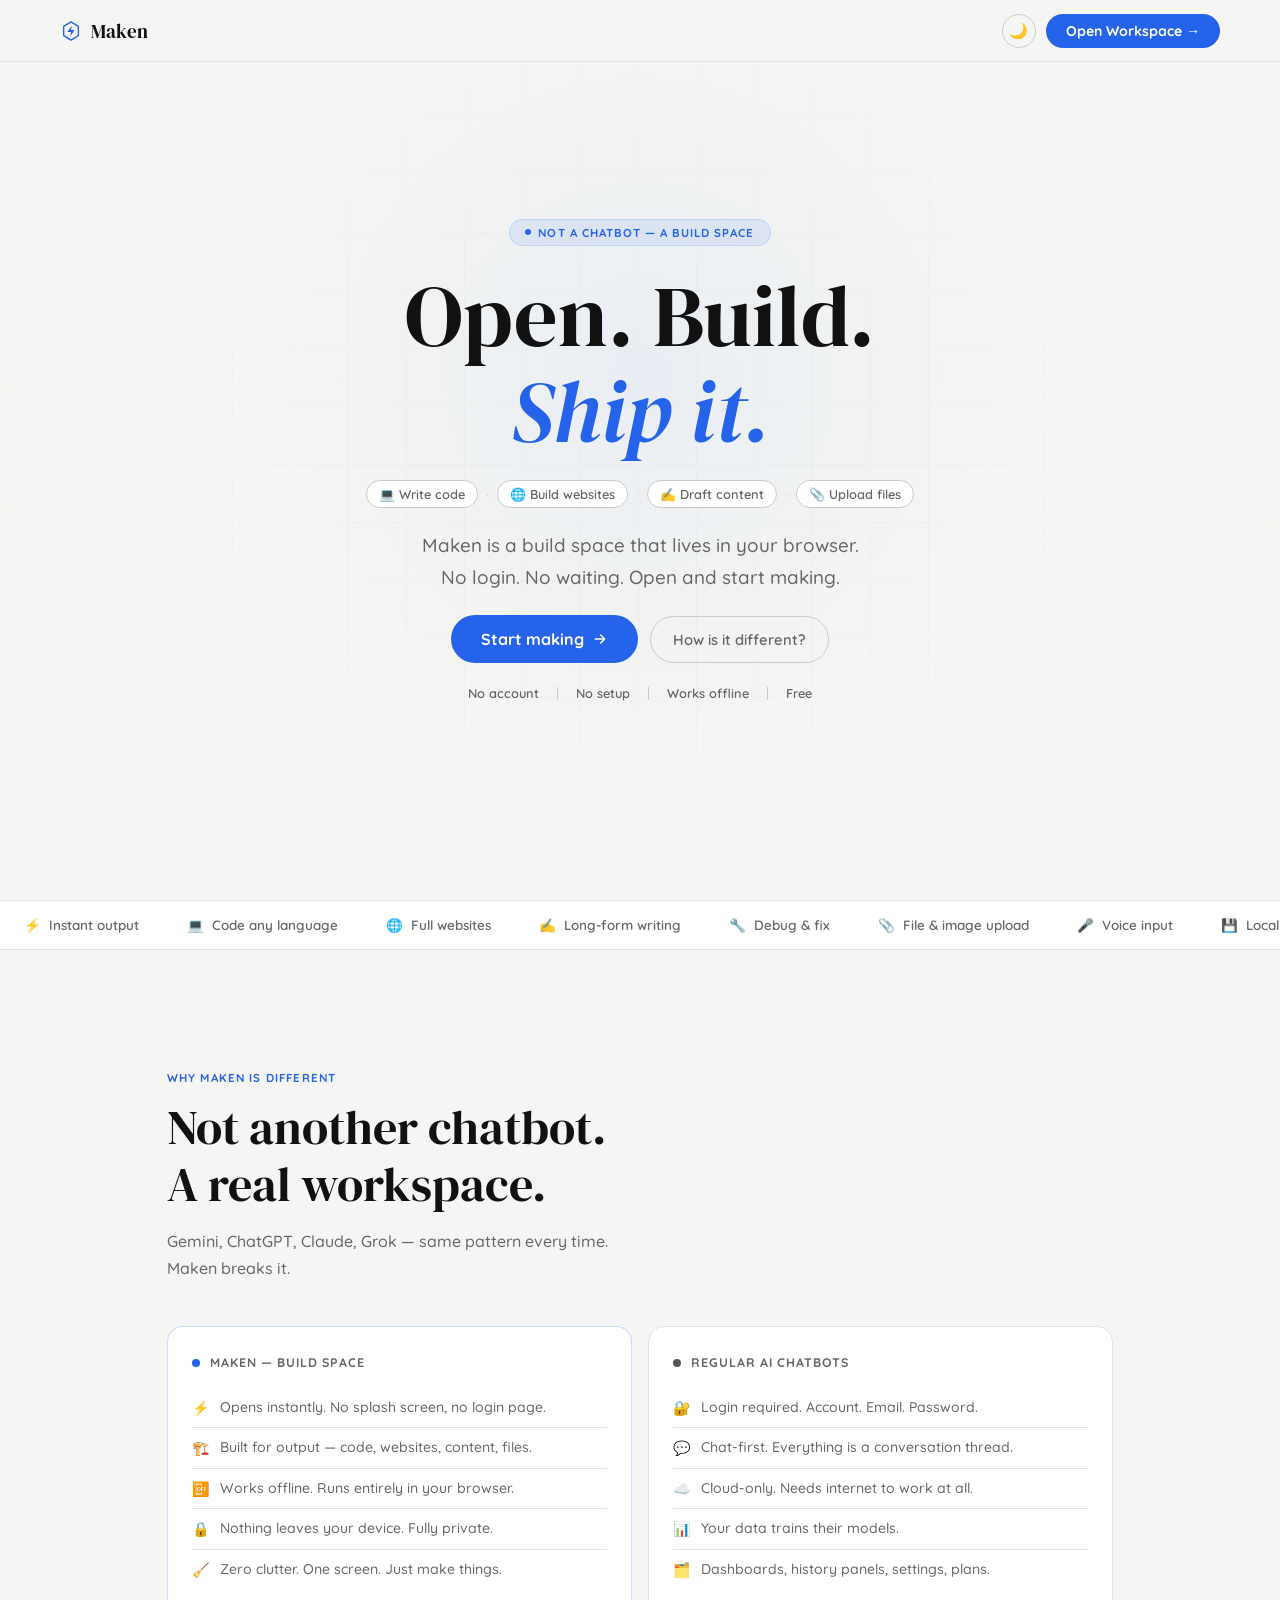
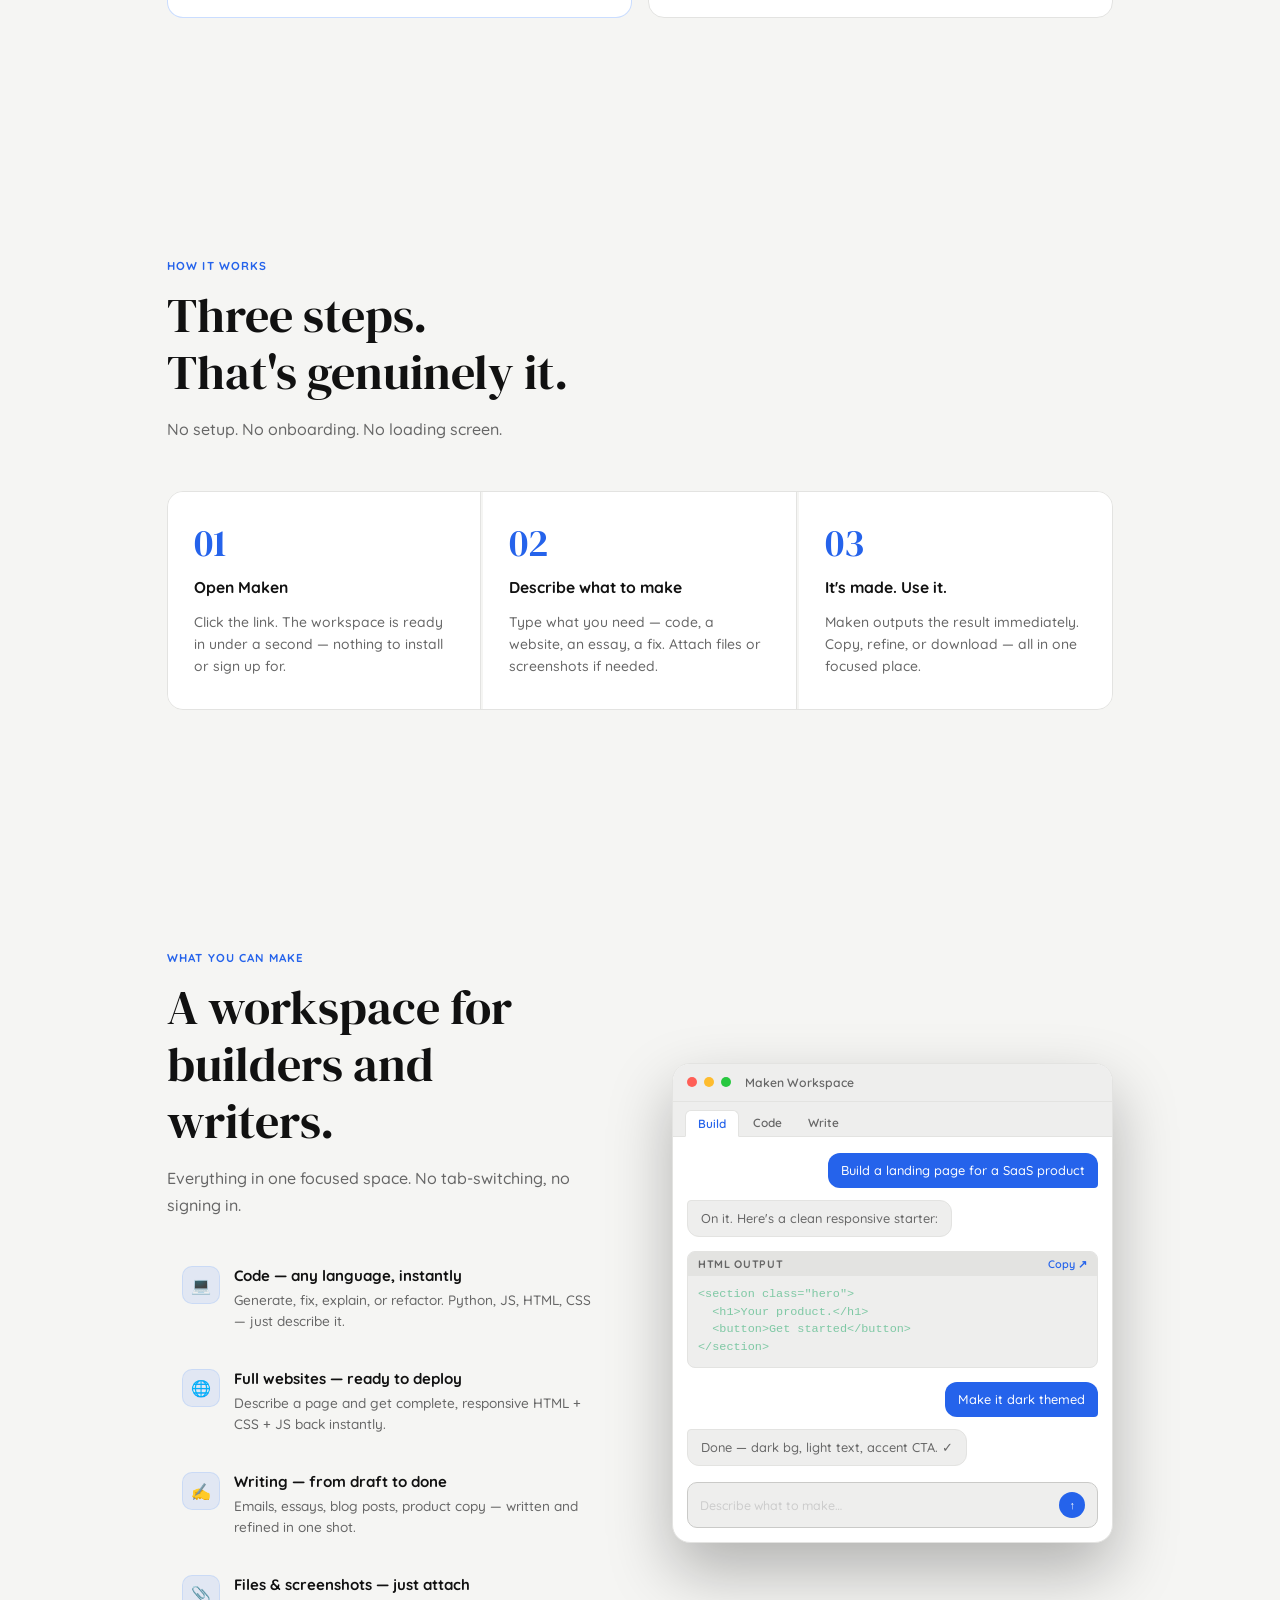
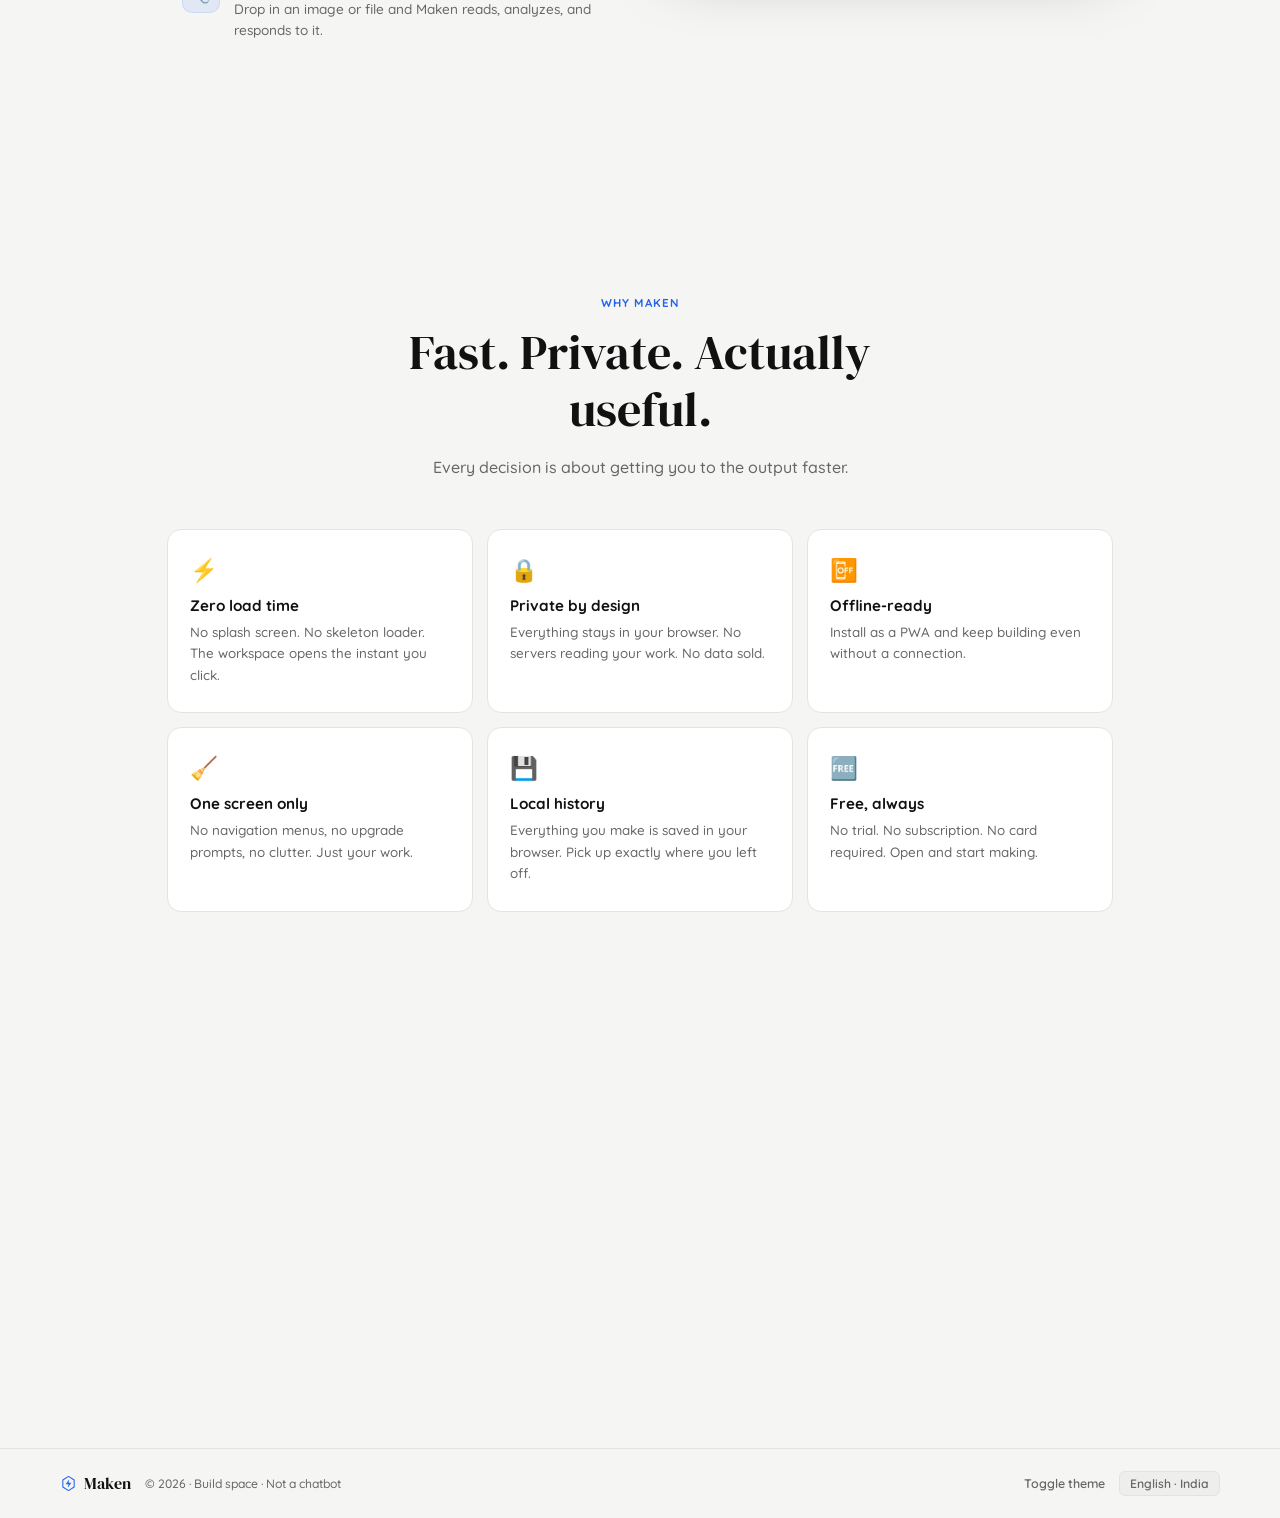
==== index.html @ 2f52b67b "Add files via upload" ====
<!DOCTYPE html>
<html lang="en" data-theme="dark">
<head>
  <meta charset="UTF-8">
  <meta name="viewport" content="width=device-width, initial-scale=1.0">
  <link rel="manifest" href="manifest.json">
  <link rel="icon" type="image/svg+xml" href="favicon.svg">
  <title>Maken — Your Instant Build Space</title>
  <link href="https://fonts.googleapis.com/css2?family=Quicksand:wght@400;500;600;700&family=DM+Serif+Display:ital@0;1&display=swap" rel="stylesheet">
  <script>(function(){var t=localStorage.getItem('makenTheme')||'dark';document.documentElement.setAttribute('data-theme',t);})();</script>
  <style>
    :root,[data-theme="dark"]{
      --bg:#0b0b0b;--surface:#111;--surface2:#161616;
      --border:#1e1e1e;--border2:#2a2a2a;
      --accent:#4f8fff;--accent-dim:rgba(79,143,255,0.11);--accent-glow:rgba(79,143,255,0.22);
      --text:#e8eaf0;--text-2:#888;--text-3:#333;
      --header-bg:rgba(11,11,11,0.78);
      --t:0.22s cubic-bezier(0.4,0,0.2,1);
    }
    [data-theme="light"]{
      --bg:#f5f5f3;--surface:#fff;--surface2:#eeeeed;
      --border:#e3e3e1;--border2:#cacac8;
      --accent:#2563eb;--accent-dim:rgba(37,99,235,0.09);--accent-glow:rgba(37,99,235,0.18);
      --text:#111;--text-2:#666;--text-3:#ccc;
      --header-bg:rgba(245,245,243,0.84);
    }
    *,*::before,*::after{margin:0;padding:0;box-sizing:border-box;}
    html{scroll-behavior:smooth;}
    body{background:var(--bg);color:var(--text);font-family:'Quicksand',sans-serif;-webkit-font-smoothing:antialiased;overflow-x:hidden;transition:background var(--t),color var(--t);}
    a{text-decoration:none;color:inherit;}

    /* HEADER */
    header{position:fixed;top:0;left:0;width:100%;height:62px;display:flex;align-items:center;justify-content:space-between;padding:0 clamp(20px,5vw,60px);background:var(--header-bg);backdrop-filter:blur(18px);border-bottom:1px solid var(--border);z-index:900;transition:background var(--t),border-color var(--t);}
    .logo{display:flex;align-items:center;gap:9px;font-family:'DM Serif Display',serif;font-size:1.2rem;font-weight:400;color:var(--text);cursor:pointer;user-select:none;transition:opacity var(--t);}
    .logo:hover{opacity:0.75;}
    .logo svg{width:22px;height:22px;flex-shrink:0;color:var(--accent);}
    .header-right{display:flex;align-items:center;gap:10px;}
    .theme-btn{background:none;border:1px solid var(--border2);color:var(--text-2);width:34px;height:34px;border-radius:50%;cursor:pointer;display:flex;align-items:center;justify-content:center;transition:all var(--t);font-size:15px;}
    .theme-btn:hover{background:var(--surface2);color:var(--text);}
    .header-cta{background:var(--accent);color:#fff;border:none;padding:8px 20px;border-radius:99px;font-family:'Quicksand',sans-serif;font-weight:700;font-size:0.88rem;cursor:pointer;transition:all var(--t);}
    .header-cta:hover{background:#6fa3ff;transform:translateY(-1px);box-shadow:0 6px 20px var(--accent-glow);}

    /* HERO */
    .hero{min-height:100dvh;display:flex;flex-direction:column;align-items:center;justify-content:center;text-align:center;padding:80px clamp(20px,6vw,80px) 60px;position:relative;overflow:hidden;}
    .hero::before{content:'';position:absolute;top:50%;left:50%;width:750px;height:750px;transform:translate(-50%,-60%);background:radial-gradient(circle,rgba(79,143,255,0.07) 0%,transparent 68%);pointer-events:none;}
    .hero::after{content:'';position:absolute;inset:0;background-image:linear-gradient(var(--border) 1px,transparent 1px),linear-gradient(90deg,var(--border) 1px,transparent 1px);background-size:58px 58px;mask-image:radial-gradient(ellipse 70% 70% at 50% 50%,black 30%,transparent 100%);opacity:0.3;pointer-events:none;}
    .hero-inner{position:relative;z-index:1;display:flex;flex-direction:column;align-items:center;gap:22px;}
    .hero-badge{display:inline-flex;align-items:center;gap:7px;background:var(--accent-dim);border:1px solid rgba(79,143,255,0.2);color:var(--accent);padding:5px 15px;border-radius:99px;font-size:0.72rem;font-weight:700;letter-spacing:0.09em;text-transform:uppercase;animation:fadeUp 0.7s 0.08s both;}
    .badge-dot{width:6px;height:6px;background:var(--accent);border-radius:50%;animation:blink 2s ease infinite;}
    @keyframes blink{0%,100%{opacity:1;}50%{opacity:0.2;}}
    .hero h1{font-family:'DM Serif Display',serif;font-size:clamp(2.8rem,7.5vw,5.4rem);font-weight:400;line-height:1.1;color:var(--text);max-width:720px;animation:fadeUp 0.7s 0.16s both;}
    .hero h1 em{font-style:italic;color:var(--accent);}
    .hero-kicker{display:flex;align-items:center;gap:8px;flex-wrap:wrap;justify-content:center;animation:fadeUp 0.7s 0.24s both;}
    .kicker-pill{display:inline-flex;align-items:center;gap:5px;background:var(--surface);border:1px solid var(--border2);color:var(--text-2);padding:5px 12px;border-radius:99px;font-size:0.8rem;font-weight:600;}
    .kicker-sep{color:var(--text-3);font-size:0.8rem;}
    .hero-sub{font-size:clamp(1rem,2.5vw,1.18rem);color:var(--text-2);line-height:1.68;max-width:460px;font-weight:500;animation:fadeUp 0.7s 0.3s both;}
    .hero-actions{display:flex;align-items:center;gap:12px;flex-wrap:wrap;justify-content:center;animation:fadeUp 0.7s 0.38s both;}
    .btn-primary{display:inline-flex;align-items:center;gap:8px;background:var(--accent);color:#fff;border:none;padding:14px 30px;border-radius:99px;font-family:'Quicksand',sans-serif;font-size:1rem;font-weight:700;cursor:pointer;transition:all var(--t);}
    .btn-primary:hover{background:#6fa3ff;transform:translateY(-2px);box-shadow:0 12px 32px var(--accent-glow);}
    .btn-primary svg{transition:transform var(--t);}
    .btn-primary:hover svg{transform:translateX(4px);}
    .btn-ghost{display:inline-flex;align-items:center;gap:6px;background:none;color:var(--text-2);border:1px solid var(--border2);padding:13px 22px;border-radius:99px;font-family:'Quicksand',sans-serif;font-size:0.92rem;font-weight:600;cursor:pointer;transition:all var(--t);}
    .btn-ghost:hover{background:var(--surface2);color:var(--text);}
    .hero-proof{display:flex;align-items:center;gap:18px;flex-wrap:wrap;justify-content:center;color:var(--text-2);font-size:0.8rem;font-weight:600;animation:fadeUp 0.7s 0.44s both;}
    .proof-sep{width:1px;height:13px;background:var(--border2);}

    /* SCROLLING STRIP */
    .diff-strip{border-top:1px solid var(--border);border-bottom:1px solid var(--border);background:var(--surface);padding:0 0;overflow:hidden;}
    .diff-track{display:flex;gap:48px;animation:marquee 28s linear infinite;width:max-content;padding:16px 24px;}
    .diff-strip:hover .diff-track{animation-play-state:paused;}
    @keyframes marquee{from{transform:translateX(0);}to{transform:translateX(-50%);}}
    .diff-item{display:flex;align-items:center;gap:8px;font-size:0.84rem;font-weight:600;color:var(--text-2);white-space:nowrap;}
    .diff-item .di{color:var(--accent);}

    /* SECTIONS */
    .section-wrap{padding:clamp(70px,10vw,120px) clamp(20px,6vw,80px);max-width:1100px;margin:0 auto;width:100%;}
    .section-label{display:block;font-size:0.72rem;font-weight:700;letter-spacing:0.1em;text-transform:uppercase;color:var(--accent);margin-bottom:14px;}
    .section-title{font-family:'DM Serif Display',serif;font-size:clamp(1.9rem,4.5vw,3rem);font-weight:400;line-height:1.18;color:var(--text);max-width:580px;margin-bottom:16px;}
    .section-sub{font-size:1rem;color:var(--text-2);line-height:1.68;max-width:480px;font-weight:500;}

    /* COMPARE */
    .compare-grid{display:grid;grid-template-columns:1fr 1fr;gap:16px;margin-top:44px;}
    .compare-card{background:var(--surface);border:1px solid var(--border);border-radius:16px;padding:28px 24px;transition:all var(--t);}
    .compare-card.us{border-color:rgba(79,143,255,0.3);}
    .compare-card.them{opacity:0.52;}
    .compare-head{display:flex;align-items:center;gap:10px;font-size:0.78rem;font-weight:700;text-transform:uppercase;letter-spacing:0.08em;margin-bottom:18px;color:var(--text-2);}
    .compare-head .dot{width:8px;height:8px;border-radius:50%;}
    .compare-head .dot.us{background:var(--accent);}
    .compare-head .dot.them{background:#555;}
    .compare-row{display:flex;align-items:flex-start;gap:10px;padding:9px 0;border-bottom:1px solid var(--border);font-size:0.88rem;color:var(--text-2);font-weight:500;line-height:1.45;}
    .compare-row:last-child{border-bottom:none;}
    .cr-icon{flex-shrink:0;margin-top:1px;}

    /* STEPS */
    .steps-grid{display:grid;grid-template-columns:repeat(3,1fr);gap:2px;margin-top:48px;border:1px solid var(--border);border-radius:16px;overflow:hidden;}
    .step-card{background:var(--surface);padding:32px 26px;display:flex;flex-direction:column;gap:14px;transition:background var(--t);}
    .step-card:not(:last-child){border-right:1px solid var(--border);}
    .step-card:hover{background:var(--surface2);}
    .step-num{font-family:'DM Serif Display',serif;font-size:2.4rem;color:var(--accent);font-weight:400;line-height:1;}
    .step-title{font-size:0.98rem;font-weight:700;color:var(--text);}
    .step-desc{font-size:0.87rem;color:var(--text-2);line-height:1.6;font-weight:500;}

    /* FEATURES */
    .features-section{display:grid;grid-template-columns:1fr 1fr;gap:64px;align-items:center;}
    .features-list{display:flex;flex-direction:column;gap:8px;margin-top:32px;}
    .feature-row{display:flex;align-items:flex-start;gap:14px;padding:14px;border-radius:12px;border:1px solid transparent;transition:all var(--t);cursor:default;}
    .feature-row:hover{background:var(--surface);border-color:var(--border);}
    .feature-icon{width:38px;height:38px;background:var(--accent-dim);border:1px solid rgba(79,143,255,0.16);border-radius:10px;display:flex;align-items:center;justify-content:center;font-size:1rem;flex-shrink:0;transition:transform var(--t);}
    .feature-row:hover .feature-icon{transform:scale(1.1);}
    .feature-text h4{font-size:0.94rem;font-weight:700;color:var(--text);margin-bottom:4px;}
    .feature-text p{font-size:0.85rem;color:var(--text-2);line-height:1.55;font-weight:500;}

    /* MOCK */
    .mock-workspace{background:var(--surface);border:1px solid var(--border);border-radius:18px;overflow:hidden;box-shadow:0 28px 64px rgba(0,0,0,0.28);}
    .mock-titlebar{background:var(--surface2);border-bottom:1px solid var(--border);padding:11px 14px;display:flex;align-items:center;gap:7px;}
    .mock-dot{width:10px;height:10px;border-radius:50%;}
    .mock-dot.r{background:#ff5f57;}.mock-dot.y{background:#febc2e;}.mock-dot.g{background:#28c840;}
    .mock-title{margin-left:7px;font-size:0.76rem;font-weight:600;color:var(--text-2);}
    .mock-tabs{display:flex;gap:2px;padding:8px 12px 0;background:var(--surface2);border-bottom:1px solid var(--border);}
    .mock-tab{padding:5px 12px;border-radius:6px 6px 0 0;font-size:0.74rem;font-weight:600;color:var(--text-2);cursor:default;}
    .mock-tab.active{background:var(--surface);color:var(--accent);border:1px solid var(--border);border-bottom:1px solid var(--surface);margin-bottom:-1px;}
    .mock-body{padding:16px 14px;display:flex;flex-direction:column;gap:12px;}
    .mock-msg{display:flex;gap:9px;}
    .mock-msg.user{justify-content:flex-end;}
    .mock-bubble{padding:8px 13px;border-radius:12px;font-size:0.8rem;line-height:1.5;font-weight:500;max-width:82%;}
    .mock-bubble.ai{background:var(--surface2);border:1px solid var(--border);color:var(--text-2);border-radius:4px 12px 12px 12px;}
    .mock-bubble.user-b{background:var(--accent);color:#fff;border-radius:12px 12px 4px 12px;}
    .mock-output{margin:2px 0;background:var(--surface2);border:1px solid var(--border);border-radius:8px;overflow:hidden;}
    .mock-output-bar{background:var(--border);padding:5px 10px;display:flex;justify-content:space-between;align-items:center;}
    .mock-output-label{font-size:0.68rem;font-weight:700;text-transform:uppercase;letter-spacing:0.06em;color:var(--text-2);}
    .mock-copy{font-size:0.68rem;color:var(--accent);font-weight:600;}
    .mock-code{padding:10px;font-family:'Courier New',monospace;font-size:0.74rem;color:#7ec8a4;line-height:1.5;}
    .mock-input-bar{margin:0 14px 14px;background:var(--surface2);border:1px solid var(--border2);border-radius:10px;padding:9px 12px;display:flex;align-items:center;justify-content:space-between;}
    .mock-placeholder{font-size:0.78rem;color:var(--text-3);font-weight:500;}
    .mock-send{width:26px;height:26px;background:var(--accent);border-radius:50%;display:flex;align-items:center;justify-content:center;color:#fff;font-size:11px;}

    /* WHY */
    .why-section{text-align:center;}
    .why-section .section-title,.why-section .section-sub{margin-left:auto;margin-right:auto;}
    .why-grid{display:grid;grid-template-columns:repeat(3,1fr);gap:14px;margin-top:48px;}
    .why-card{background:var(--surface);border:1px solid var(--border);border-radius:14px;padding:26px 22px;text-align:left;transition:all var(--t);cursor:default;}
    .why-card:hover{border-color:var(--border2);transform:translateY(-3px);box-shadow:0 12px 32px rgba(0,0,0,0.12);}
    .why-icon{font-size:1.4rem;margin-bottom:12px;}
    .why-card h4{font-size:0.95rem;font-weight:700;color:var(--text);margin-bottom:7px;}
    .why-card p{font-size:0.84rem;color:var(--text-2);line-height:1.6;font-weight:500;}

    /* CTA */
    .cta-banner{margin:0 clamp(20px,4vw,60px) 80px;background:var(--surface);border:1px solid var(--border);border-radius:20px;padding:clamp(50px,7vw,80px) clamp(30px,5vw,60px);text-align:center;position:relative;overflow:hidden;}
    .cta-banner::before{content:'';position:absolute;top:0;left:50%;width:420px;height:2px;transform:translateX(-50%);background:linear-gradient(90deg,transparent,var(--accent),transparent);}
    .cta-banner h2{font-family:'DM Serif Display',serif;font-size:clamp(1.9rem,4.5vw,3rem);font-weight:400;color:var(--text);margin-bottom:12px;}
    .cta-banner p{font-size:1rem;color:var(--text-2);margin-bottom:28px;font-weight:500;}

    /* FOOTER */
    footer{border-top:1px solid var(--border);padding:22px clamp(20px,5vw,60px);display:flex;align-items:center;justify-content:space-between;flex-wrap:wrap;gap:12px;}
    .footer-left{display:flex;align-items:center;gap:14px;flex-wrap:wrap;}
    .footer-logo{display:flex;align-items:center;gap:7px;font-family:'DM Serif Display',serif;font-size:1rem;font-weight:400;color:var(--text);}
    .footer-logo svg{width:17px;height:17px;color:var(--accent);}
    .footer-copy{font-size:0.76rem;color:var(--text-2);font-weight:500;}
    .footer-right{display:flex;align-items:center;gap:14px;}
    .footer-link{font-size:0.78rem;color:var(--text-2);font-weight:600;cursor:pointer;transition:color var(--t);}
    .footer-link:hover{color:var(--text);}
    .lang-tag{font-size:0.76rem;color:var(--text-2);font-weight:600;background:var(--surface2);border:1px solid var(--border);padding:4px 10px;border-radius:6px;}

    /* REVEAL */
    .reveal{opacity:0;transform:translateY(20px);transition:opacity 0.5s ease,transform 0.5s ease;}
    .reveal.visible{opacity:1;transform:translateY(0);}
    @keyframes fadeUp{from{opacity:0;transform:translateY(16px);}to{opacity:1;transform:translateY(0);}}

    /* RESPONSIVE */
    @media(max-width:768px){
      .steps-grid{grid-template-columns:1fr;}
      .step-card:not(:last-child){border-right:none;border-bottom:1px solid var(--border);}
      .features-section{grid-template-columns:1fr;gap:40px;}
      .mock-workspace{order:-1;}
      .why-grid{grid-template-columns:1fr;gap:10px;}
      .compare-grid{grid-template-columns:1fr;gap:12px;}
      footer{flex-direction:column;align-items:flex-start;}
      .cta-banner{margin:0 16px 60px;}
      .hero h1{font-size:clamp(2.2rem,8vw,3.2rem);}
      .hero-kicker{gap:6px;}
    }
    @media(min-width:769px) and (max-width:1024px){
      .why-grid{grid-template-columns:1fr 1fr;}
      .steps-grid{grid-template-columns:1fr 1fr;}
    }
    ::-webkit-scrollbar{width:4px;}
    ::-webkit-scrollbar-track{background:transparent;}
    ::-webkit-scrollbar-thumb{background:var(--border2);border-radius:99px;}
  </style>
</head>
<body>

<header>
  <div class="logo" id="logoToggle">
    <svg viewBox="0 0 24 24" fill="none">
      <path d="M12 2L20 7V17L12 22L4 17V7L12 2Z" stroke="currentColor" stroke-width="1.5" stroke-linejoin="round"/>
      <path d="M13 6L8 13H12L11 18L16 11H12L13 6Z" fill="currentColor"/>
    </svg>
    Maken
  </div>
  <div class="header-right">
    <button class="theme-btn" id="themeBtn" title="Toggle theme">🌙</button>
    <a href="dashboard.html"><button class="header-cta">Open Workspace →</button></a>
  </div>
</header>

<!-- HERO -->
<div class="hero">
  <div class="hero-inner">
    <div class="hero-badge"><span class="badge-dot"></span> Not a chatbot — a build space</div>
    <h1>Open. Build.<br><em>Ship it.</em></h1>
    <div class="hero-kicker">
      <span class="kicker-pill">💻 Write code</span>
      <span class="kicker-sep">·</span>
      <span class="kicker-pill">🌐 Build websites</span>
      <span class="kicker-sep">·</span>
      <span class="kicker-pill">✍️ Draft content</span>
      <span class="kicker-sep">·</span>
      <span class="kicker-pill">📎 Upload files</span>
    </div>
    <p class="hero-sub">Maken is a build space that lives in your browser.<br>No login. No waiting. Open and start making.</p>
    <div class="hero-actions">
      <a href="dashboard.html">
        <button class="btn-primary">Start making <svg viewBox="0 0 24 24" width="16" height="16" fill="none"><path d="M5 12h14M13 6l6 6-6 6" stroke="currentColor" stroke-width="2.2" stroke-linecap="round" stroke-linejoin="round"/></svg></button>
      </a>
      <a href="#different"><button class="btn-ghost">How is it different?</button></a>
    </div>
    <div class="hero-proof">
      <span>No account</span><div class="proof-sep"></div>
      <span>No setup</span><div class="proof-sep"></div>
      <span>Works offline</span><div class="proof-sep"></div>
      <span>Free</span>
    </div>
  </div>
</div>

<!-- SCROLLING STRIP -->
<div class="diff-strip">
  <div class="diff-track">
    <div class="diff-item"><span class="di">⚡</span> Instant output</div>
    <div class="diff-item"><span class="di">💻</span> Code any language</div>
    <div class="diff-item"><span class="di">🌐</span> Full websites</div>
    <div class="diff-item"><span class="di">✍️</span> Long-form writing</div>
    <div class="diff-item"><span class="di">🔧</span> Debug & fix</div>
    <div class="diff-item"><span class="di">📎</span> File & image upload</div>
    <div class="diff-item"><span class="di">🎤</span> Voice input</div>
    <div class="diff-item"><span class="di">💾</span> Local history</div>
    <div class="diff-item"><span class="di">📴</span> Works offline</div>
    <div class="diff-item"><span class="di">🔒</span> Private by default</div>
    <div class="diff-item"><span class="di">⚡</span> Instant output</div>
    <div class="diff-item"><span class="di">💻</span> Code any language</div>
    <div class="diff-item"><span class="di">🌐</span> Full websites</div>
    <div class="diff-item"><span class="di">✍️</span> Long-form writing</div>
    <div class="diff-item"><span class="di">🔧</span> Debug & fix</div>
    <div class="diff-item"><span class="di">📎</span> File & image upload</div>
    <div class="diff-item"><span class="di">🎤</span> Voice input</div>
    <div class="diff-item"><span class="di">💾</span> Local history</div>
    <div class="diff-item"><span class="di">📴</span> Works offline</div>
    <div class="diff-item"><span class="di">🔒</span> Private by default</div>
  </div>
</div>

<!-- DIFFERENT -->
<div class="section-wrap" id="different">
  <span class="section-label reveal">Why Maken is different</span>
  <h2 class="section-title reveal">Not another chatbot.<br>A real workspace.</h2>
  <p class="section-sub reveal">Gemini, ChatGPT, Claude, Grok — same pattern every time. Maken breaks it.</p>
  <div class="compare-grid">
    <div class="compare-card us reveal">
      <div class="compare-head"><span class="dot us"></span>Maken — build space</div>
      <div class="compare-row"><span class="cr-icon">⚡</span> Opens instantly. No splash screen, no login page.</div>
      <div class="compare-row"><span class="cr-icon">🏗️</span> Built for output — code, websites, content, files.</div>
      <div class="compare-row"><span class="cr-icon">📴</span> Works offline. Runs entirely in your browser.</div>
      <div class="compare-row"><span class="cr-icon">🔒</span> Nothing leaves your device. Fully private.</div>
      <div class="compare-row"><span class="cr-icon">🧹</span> Zero clutter. One screen. Just make things.</div>
    </div>
    <div class="compare-card them reveal">
      <div class="compare-head"><span class="dot them"></span>Regular AI chatbots</div>
      <div class="compare-row"><span class="cr-icon">🔐</span> Login required. Account. Email. Password.</div>
      <div class="compare-row"><span class="cr-icon">💬</span> Chat-first. Everything is a conversation thread.</div>
      <div class="compare-row"><span class="cr-icon">☁️</span> Cloud-only. Needs internet to work at all.</div>
      <div class="compare-row"><span class="cr-icon">📊</span> Your data trains their models.</div>
      <div class="compare-row"><span class="cr-icon">🗂️</span> Dashboards, history panels, settings, plans.</div>
    </div>
  </div>
</div>

<!-- HOW IT WORKS -->
<div class="section-wrap">
  <span class="section-label reveal">How it works</span>
  <h2 class="section-title reveal">Three steps.<br>That's genuinely it.</h2>
  <p class="section-sub reveal">No setup. No onboarding. No loading screen.</p>
  <div class="steps-grid reveal">
    <div class="step-card">
      <div class="step-num">01</div>
      <div class="step-title">Open Maken</div>
      <div class="step-desc">Click the link. The workspace is ready in under a second — nothing to install or sign up for.</div>
    </div>
    <div class="step-card">
      <div class="step-num">02</div>
      <div class="step-title">Describe what to make</div>
      <div class="step-desc">Type what you need — code, a website, an essay, a fix. Attach files or screenshots if needed.</div>
    </div>
    <div class="step-card">
      <div class="step-num">03</div>
      <div class="step-title">It's made. Use it.</div>
      <div class="step-desc">Maken outputs the result immediately. Copy, refine, or download — all in one focused place.</div>
    </div>
  </div>
</div>

<!-- FEATURES + MOCK -->
<div class="section-wrap">
  <div class="features-section">
    <div>
      <span class="section-label reveal">What you can make</span>
      <h2 class="section-title reveal">A workspace for builders and writers.</h2>
      <p class="section-sub reveal">Everything in one focused space. No tab-switching, no signing in.</p>
      <div class="features-list">
        <div class="feature-row reveal">
          <div class="feature-icon">💻</div>
          <div class="feature-text"><h4>Code — any language, instantly</h4><p>Generate, fix, explain, or refactor. Python, JS, HTML, CSS — just describe it.</p></div>
        </div>
        <div class="feature-row reveal">
          <div class="feature-icon">🌐</div>
          <div class="feature-text"><h4>Full websites — ready to deploy</h4><p>Describe a page and get complete, responsive HTML + CSS + JS back instantly.</p></div>
        </div>
        <div class="feature-row reveal">
          <div class="feature-icon">✍️</div>
          <div class="feature-text"><h4>Writing — from draft to done</h4><p>Emails, essays, blog posts, product copy — written and refined in one shot.</p></div>
        </div>
        <div class="feature-row reveal">
          <div class="feature-icon">📎</div>
          <div class="feature-text"><h4>Files & screenshots — just attach</h4><p>Drop in an image or file and Maken reads, analyzes, and responds to it.</p></div>
        </div>
      </div>
    </div>
    <div class="mock-workspace reveal">
      <div class="mock-titlebar">
        <div class="mock-dot r"></div><div class="mock-dot y"></div><div class="mock-dot g"></div>
        <span class="mock-title">Maken Workspace</span>
      </div>
      <div class="mock-tabs">
        <div class="mock-tab active">Build</div>
        <div class="mock-tab">Code</div>
        <div class="mock-tab">Write</div>
      </div>
      <div class="mock-body">
        <div class="mock-msg user"><div class="mock-bubble user-b">Build a landing page for a SaaS product</div></div>
        <div class="mock-msg"><div class="mock-bubble ai">On it. Here's a clean responsive starter:</div></div>
        <div class="mock-output">
          <div class="mock-output-bar"><span class="mock-output-label">HTML output</span><span class="mock-copy">Copy ↗</span></div>
          <div class="mock-code">&lt;section class="hero"&gt;<br>&nbsp;&nbsp;&lt;h1&gt;Your product.&lt;/h1&gt;<br>&nbsp;&nbsp;&lt;button&gt;Get started&lt;/button&gt;<br>&lt;/section&gt;</div>
        </div>
        <div class="mock-msg user"><div class="mock-bubble user-b">Make it dark themed</div></div>
        <div class="mock-msg"><div class="mock-bubble ai">Done — dark bg, light text, accent CTA. ✓</div></div>
      </div>
      <div class="mock-input-bar">
        <span class="mock-placeholder">Describe what to make…</span>
        <div class="mock-send">↑</div>
      </div>
    </div>
  </div>
</div>

<!-- WHY -->
<div class="section-wrap">
  <div class="why-section">
    <span class="section-label reveal">Why Maken</span>
    <h2 class="section-title reveal">Fast. Private. Actually useful.</h2>
    <p class="section-sub reveal">Every decision is about getting you to the output faster.</p>
    <div class="why-grid">
      <div class="why-card reveal"><div class="why-icon">⚡</div><h4>Zero load time</h4><p>No splash screen. No skeleton loader. The workspace opens the instant you click.</p></div>
      <div class="why-card reveal"><div class="why-icon">🔒</div><h4>Private by design</h4><p>Everything stays in your browser. No servers reading your work. No data sold.</p></div>
      <div class="why-card reveal"><div class="why-icon">📴</div><h4>Offline-ready</h4><p>Install as a PWA and keep building even without a connection.</p></div>
      <div class="why-card reveal"><div class="why-icon">🧹</div><h4>One screen only</h4><p>No navigation menus, no upgrade prompts, no clutter. Just your work.</p></div>
      <div class="why-card reveal"><div class="why-icon">💾</div><h4>Local history</h4><p>Everything you make is saved in your browser. Pick up exactly where you left off.</p></div>
      <div class="why-card reveal"><div class="why-icon">🆓</div><h4>Free, always</h4><p>No trial. No subscription. No card required. Open and start making.</p></div>
    </div>
  </div>
</div>

<!-- CTA -->
<div class="cta-banner reveal">
  <h2>Stop chatting. Start making.</h2>
  <p>Maken is ready right now. No setup required.</p>
  <a href="dashboard.html">
    <button class="btn-primary">Open Workspace <svg viewBox="0 0 24 24" width="16" height="16" fill="none"><path d="M5 12h14M13 6l6 6-6 6" stroke="currentColor" stroke-width="2.2" stroke-linecap="round" stroke-linejoin="round"/></svg></button>
  </a>
</div>

<!-- FOOTER -->
<footer>
  <div class="footer-left">
    <div class="footer-logo">
      <svg viewBox="0 0 24 24" fill="none"><path d="M12 2L20 7V17L12 22L4 17V7L12 2Z" stroke="currentColor" stroke-width="1.5" stroke-linejoin="round"/><path d="M13 6L8 13H12L11 18L16 11H12L13 6Z" fill="currentColor"/></svg>
      Maken
    </div>
    <span class="footer-copy">© 2026 · Build space · Not a chatbot</span>
  </div>
  <div class="footer-right">
    <span class="footer-link" id="footerTheme">Toggle theme</span>
    <span class="lang-tag">English · India</span>
  </div>
</footer>

<script>
  const html = document.documentElement;
  const themeBtn = document.getElementById("themeBtn");
  function setTheme(t){html.setAttribute("data-theme",t);localStorage.setItem("makenTheme",t);themeBtn.textContent=t==="dark"?"☀️":"🌙";}
  const saved=localStorage.getItem("makenTheme")||(window.matchMedia("(prefers-color-scheme: dark)").matches?"dark":"light");
  setTheme(saved);
  const toggle=()=>setTheme(html.getAttribute("data-theme")==="dark"?"light":"dark");
  themeBtn.addEventListener("click",toggle);
  document.getElementById("footerTheme").addEventListener("click",toggle);
  document.getElementById("logoToggle").addEventListener("click",toggle);

  const io=new IntersectionObserver((entries)=>{
    entries.forEach(e=>{
      if(!e.isIntersecting)return;
      const sibs=[...e.target.parentElement.querySelectorAll(".reveal:not(.visible)")];
      setTimeout(()=>e.target.classList.add("visible"),sibs.indexOf(e.target)*65);
      io.unobserve(e.target);
    });
  },{threshold:0.1,rootMargin:"0px 0px -36px 0px"});
  document.querySelectorAll(".reveal").forEach(el=>io.observe(el));

  if("serviceWorker" in navigator)
    window.addEventListener("load",()=>navigator.serviceWorker.register("service-worker.js").catch(()=>{}));
</script>
</body>
</html>
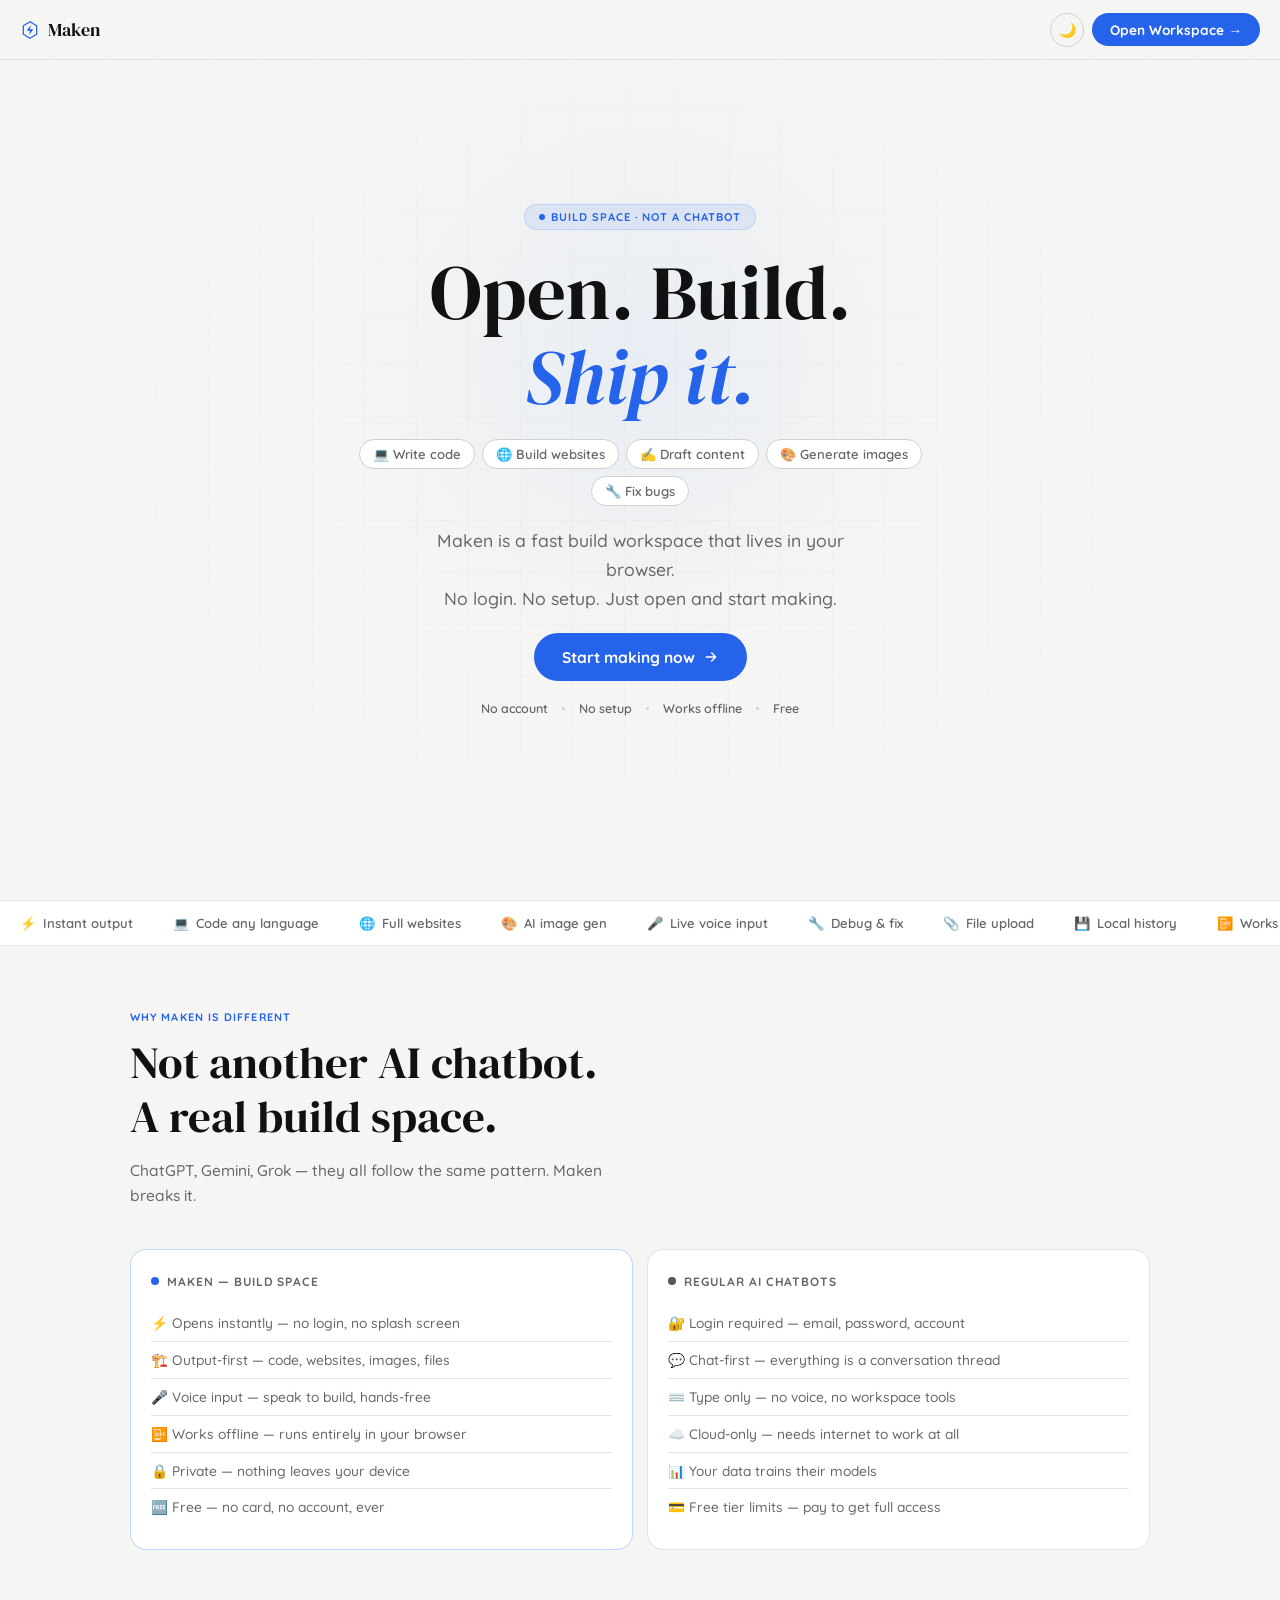
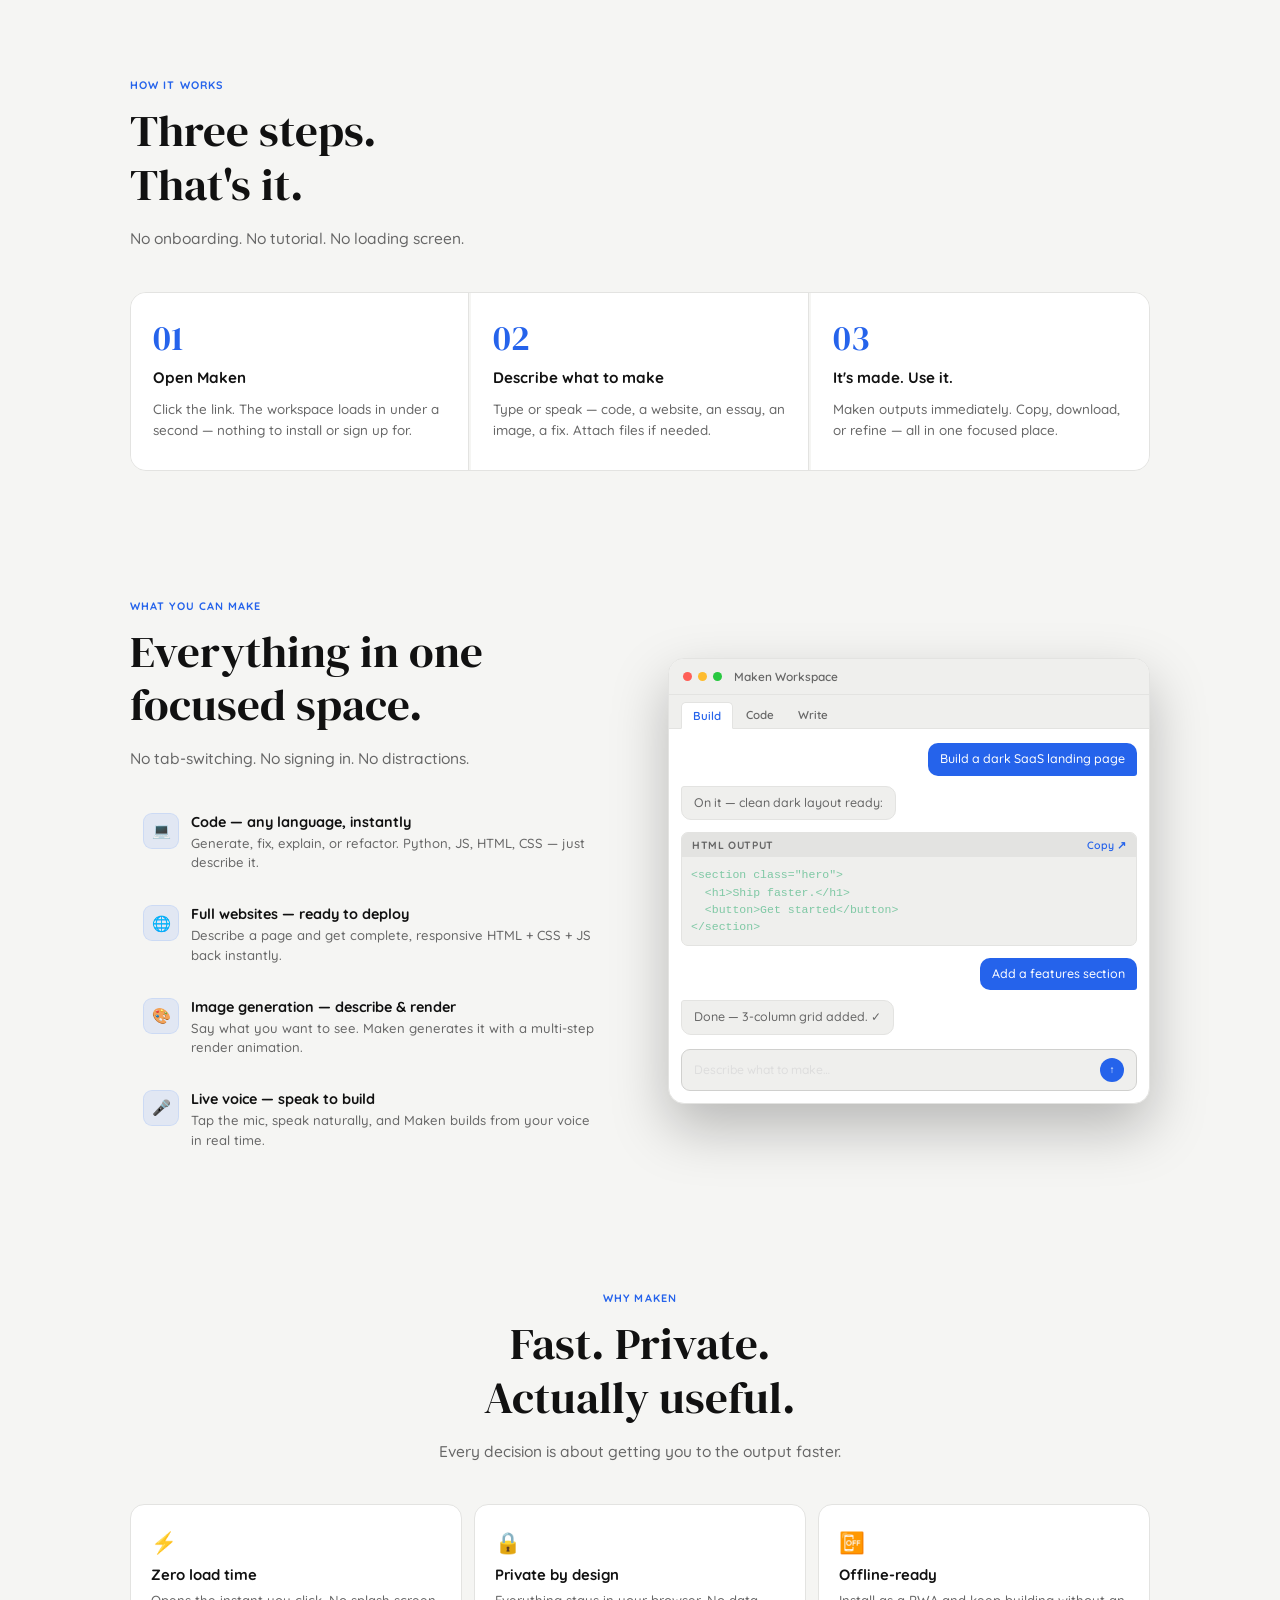
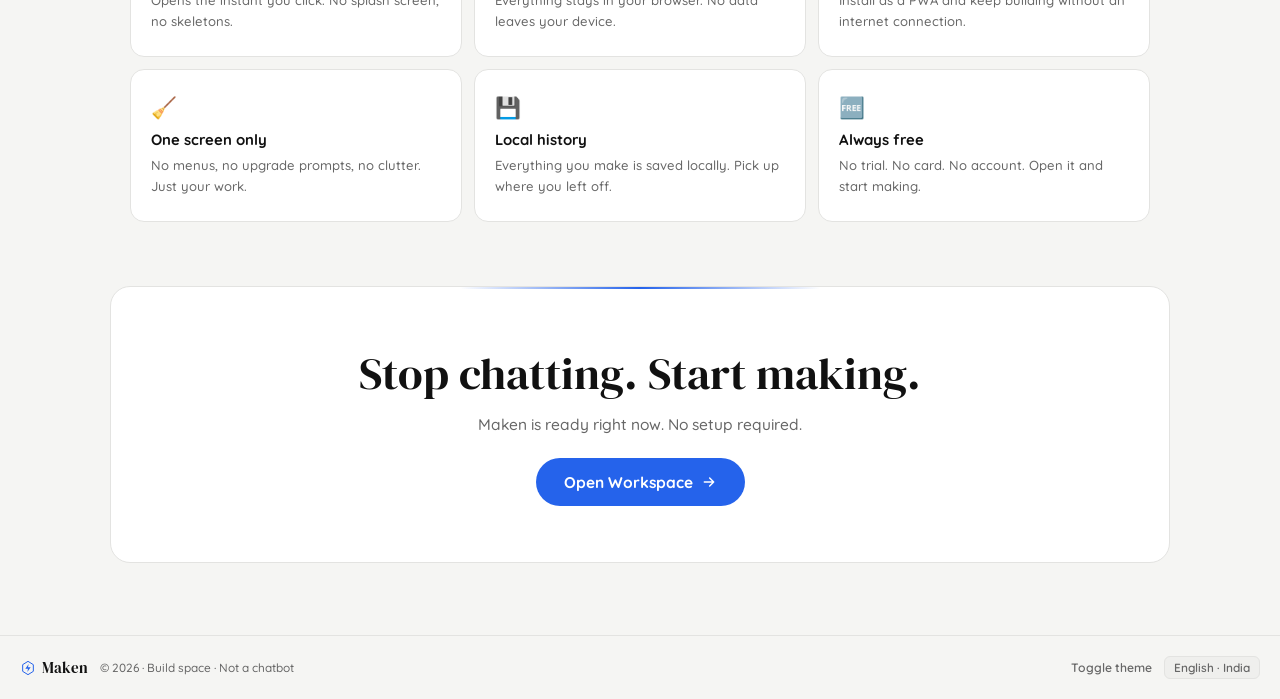
==== commit 1edb9584: "Update fmt.Println message from 'Hello' to 'Goodbye'" ====
--- a/index.html
+++ b/index.html
@@ -5,191 +5,508 @@
   <meta name="viewport" content="width=device-width, initial-scale=1.0">
   <link rel="manifest" href="manifest.json">
   <link rel="icon" type="image/svg+xml" href="favicon.svg">
-  <title>Maken — Your Instant Build Space</title>
+  <title>Maken — Build Space</title>
   <link href="https://fonts.googleapis.com/css2?family=Quicksand:wght@400;500;600;700&family=DM+Serif+Display:ital@0;1&display=swap" rel="stylesheet">
   <script>(function(){var t=localStorage.getItem('makenTheme')||'dark';document.documentElement.setAttribute('data-theme',t);})();</script>
+
   <style>
-    :root,[data-theme="dark"]{
-      --bg:#0b0b0b;--surface:#111;--surface2:#161616;
-      --border:#1e1e1e;--border2:#2a2a2a;
-      --accent:#4f8fff;--accent-dim:rgba(79,143,255,0.11);--accent-glow:rgba(79,143,255,0.22);
-      --text:#e8eaf0;--text-2:#888;--text-3:#333;
-      --header-bg:rgba(11,11,11,0.78);
-      --t:0.22s cubic-bezier(0.4,0,0.2,1);
-    }
-    [data-theme="light"]{
-      --bg:#f5f5f3;--surface:#fff;--surface2:#eeeeed;
-      --border:#e3e3e1;--border2:#cacac8;
-      --accent:#2563eb;--accent-dim:rgba(37,99,235,0.09);--accent-glow:rgba(37,99,235,0.18);
-      --text:#111;--text-2:#666;--text-3:#ccc;
-      --header-bg:rgba(245,245,243,0.84);
-    }
-    *,*::before,*::after{margin:0;padding:0;box-sizing:border-box;}
-    html{scroll-behavior:smooth;}
-    body{background:var(--bg);color:var(--text);font-family:'Quicksand',sans-serif;-webkit-font-smoothing:antialiased;overflow-x:hidden;transition:background var(--t),color var(--t);}
-    a{text-decoration:none;color:inherit;}
-
-    /* HEADER */
-    header{position:fixed;top:0;left:0;width:100%;height:62px;display:flex;align-items:center;justify-content:space-between;padding:0 clamp(20px,5vw,60px);background:var(--header-bg);backdrop-filter:blur(18px);border-bottom:1px solid var(--border);z-index:900;transition:background var(--t),border-color var(--t);}
-    .logo{display:flex;align-items:center;gap:9px;font-family:'DM Serif Display',serif;font-size:1.2rem;font-weight:400;color:var(--text);cursor:pointer;user-select:none;transition:opacity var(--t);}
-    .logo:hover{opacity:0.75;}
-    .logo svg{width:22px;height:22px;flex-shrink:0;color:var(--accent);}
-    .header-right{display:flex;align-items:center;gap:10px;}
-    .theme-btn{background:none;border:1px solid var(--border2);color:var(--text-2);width:34px;height:34px;border-radius:50%;cursor:pointer;display:flex;align-items:center;justify-content:center;transition:all var(--t);font-size:15px;}
-    .theme-btn:hover{background:var(--surface2);color:var(--text);}
-    .header-cta{background:var(--accent);color:#fff;border:none;padding:8px 20px;border-radius:99px;font-family:'Quicksand',sans-serif;font-weight:700;font-size:0.88rem;cursor:pointer;transition:all var(--t);}
-    .header-cta:hover{background:#6fa3ff;transform:translateY(-1px);box-shadow:0 6px 20px var(--accent-glow);}
-
-    /* HERO */
-    .hero{min-height:100dvh;display:flex;flex-direction:column;align-items:center;justify-content:center;text-align:center;padding:80px clamp(20px,6vw,80px) 60px;position:relative;overflow:hidden;}
-    .hero::before{content:'';position:absolute;top:50%;left:50%;width:750px;height:750px;transform:translate(-50%,-60%);background:radial-gradient(circle,rgba(79,143,255,0.07) 0%,transparent 68%);pointer-events:none;}
-    .hero::after{content:'';position:absolute;inset:0;background-image:linear-gradient(var(--border) 1px,transparent 1px),linear-gradient(90deg,var(--border) 1px,transparent 1px);background-size:58px 58px;mask-image:radial-gradient(ellipse 70% 70% at 50% 50%,black 30%,transparent 100%);opacity:0.3;pointer-events:none;}
-    .hero-inner{position:relative;z-index:1;display:flex;flex-direction:column;align-items:center;gap:22px;}
-    .hero-badge{display:inline-flex;align-items:center;gap:7px;background:var(--accent-dim);border:1px solid rgba(79,143,255,0.2);color:var(--accent);padding:5px 15px;border-radius:99px;font-size:0.72rem;font-weight:700;letter-spacing:0.09em;text-transform:uppercase;animation:fadeUp 0.7s 0.08s both;}
-    .badge-dot{width:6px;height:6px;background:var(--accent);border-radius:50%;animation:blink 2s ease infinite;}
-    @keyframes blink{0%,100%{opacity:1;}50%{opacity:0.2;}}
-    .hero h1{font-family:'DM Serif Display',serif;font-size:clamp(2.8rem,7.5vw,5.4rem);font-weight:400;line-height:1.1;color:var(--text);max-width:720px;animation:fadeUp 0.7s 0.16s both;}
-    .hero h1 em{font-style:italic;color:var(--accent);}
-    .hero-kicker{display:flex;align-items:center;gap:8px;flex-wrap:wrap;justify-content:center;animation:fadeUp 0.7s 0.24s both;}
-    .kicker-pill{display:inline-flex;align-items:center;gap:5px;background:var(--surface);border:1px solid var(--border2);color:var(--text-2);padding:5px 12px;border-radius:99px;font-size:0.8rem;font-weight:600;}
-    .kicker-sep{color:var(--text-3);font-size:0.8rem;}
-    .hero-sub{font-size:clamp(1rem,2.5vw,1.18rem);color:var(--text-2);line-height:1.68;max-width:460px;font-weight:500;animation:fadeUp 0.7s 0.3s both;}
-    .hero-actions{display:flex;align-items:center;gap:12px;flex-wrap:wrap;justify-content:center;animation:fadeUp 0.7s 0.38s both;}
-    .btn-primary{display:inline-flex;align-items:center;gap:8px;background:var(--accent);color:#fff;border:none;padding:14px 30px;border-radius:99px;font-family:'Quicksand',sans-serif;font-size:1rem;font-weight:700;cursor:pointer;transition:all var(--t);}
-    .btn-primary:hover{background:#6fa3ff;transform:translateY(-2px);box-shadow:0 12px 32px var(--accent-glow);}
-    .btn-primary svg{transition:transform var(--t);}
-    .btn-primary:hover svg{transform:translateX(4px);}
-    .btn-ghost{display:inline-flex;align-items:center;gap:6px;background:none;color:var(--text-2);border:1px solid var(--border2);padding:13px 22px;border-radius:99px;font-family:'Quicksand',sans-serif;font-size:0.92rem;font-weight:600;cursor:pointer;transition:all var(--t);}
-    .btn-ghost:hover{background:var(--surface2);color:var(--text);}
-    .hero-proof{display:flex;align-items:center;gap:18px;flex-wrap:wrap;justify-content:center;color:var(--text-2);font-size:0.8rem;font-weight:600;animation:fadeUp 0.7s 0.44s both;}
-    .proof-sep{width:1px;height:13px;background:var(--border2);}
-
-    /* SCROLLING STRIP */
-    .diff-strip{border-top:1px solid var(--border);border-bottom:1px solid var(--border);background:var(--surface);padding:0 0;overflow:hidden;}
-    .diff-track{display:flex;gap:48px;animation:marquee 28s linear infinite;width:max-content;padding:16px 24px;}
-    .diff-strip:hover .diff-track{animation-play-state:paused;}
-    @keyframes marquee{from{transform:translateX(0);}to{transform:translateX(-50%);}}
-    .diff-item{display:flex;align-items:center;gap:8px;font-size:0.84rem;font-weight:600;color:var(--text-2);white-space:nowrap;}
-    .diff-item .di{color:var(--accent);}
-
-    /* SECTIONS */
-    .section-wrap{padding:clamp(70px,10vw,120px) clamp(20px,6vw,80px);max-width:1100px;margin:0 auto;width:100%;}
-    .section-label{display:block;font-size:0.72rem;font-weight:700;letter-spacing:0.1em;text-transform:uppercase;color:var(--accent);margin-bottom:14px;}
-    .section-title{font-family:'DM Serif Display',serif;font-size:clamp(1.9rem,4.5vw,3rem);font-weight:400;line-height:1.18;color:var(--text);max-width:580px;margin-bottom:16px;}
-    .section-sub{font-size:1rem;color:var(--text-2);line-height:1.68;max-width:480px;font-weight:500;}
-
-    /* COMPARE */
-    .compare-grid{display:grid;grid-template-columns:1fr 1fr;gap:16px;margin-top:44px;}
-    .compare-card{background:var(--surface);border:1px solid var(--border);border-radius:16px;padding:28px 24px;transition:all var(--t);}
-    .compare-card.us{border-color:rgba(79,143,255,0.3);}
-    .compare-card.them{opacity:0.52;}
-    .compare-head{display:flex;align-items:center;gap:10px;font-size:0.78rem;font-weight:700;text-transform:uppercase;letter-spacing:0.08em;margin-bottom:18px;color:var(--text-2);}
-    .compare-head .dot{width:8px;height:8px;border-radius:50%;}
-    .compare-head .dot.us{background:var(--accent);}
-    .compare-head .dot.them{background:#555;}
-    .compare-row{display:flex;align-items:flex-start;gap:10px;padding:9px 0;border-bottom:1px solid var(--border);font-size:0.88rem;color:var(--text-2);font-weight:500;line-height:1.45;}
-    .compare-row:last-child{border-bottom:none;}
-    .cr-icon{flex-shrink:0;margin-top:1px;}
-
-    /* STEPS */
-    .steps-grid{display:grid;grid-template-columns:repeat(3,1fr);gap:2px;margin-top:48px;border:1px solid var(--border);border-radius:16px;overflow:hidden;}
-    .step-card{background:var(--surface);padding:32px 26px;display:flex;flex-direction:column;gap:14px;transition:background var(--t);}
-    .step-card:not(:last-child){border-right:1px solid var(--border);}
-    .step-card:hover{background:var(--surface2);}
-    .step-num{font-family:'DM Serif Display',serif;font-size:2.4rem;color:var(--accent);font-weight:400;line-height:1;}
-    .step-title{font-size:0.98rem;font-weight:700;color:var(--text);}
-    .step-desc{font-size:0.87rem;color:var(--text-2);line-height:1.6;font-weight:500;}
-
-    /* FEATURES */
-    .features-section{display:grid;grid-template-columns:1fr 1fr;gap:64px;align-items:center;}
-    .features-list{display:flex;flex-direction:column;gap:8px;margin-top:32px;}
-    .feature-row{display:flex;align-items:flex-start;gap:14px;padding:14px;border-radius:12px;border:1px solid transparent;transition:all var(--t);cursor:default;}
-    .feature-row:hover{background:var(--surface);border-color:var(--border);}
-    .feature-icon{width:38px;height:38px;background:var(--accent-dim);border:1px solid rgba(79,143,255,0.16);border-radius:10px;display:flex;align-items:center;justify-content:center;font-size:1rem;flex-shrink:0;transition:transform var(--t);}
-    .feature-row:hover .feature-icon{transform:scale(1.1);}
-    .feature-text h4{font-size:0.94rem;font-weight:700;color:var(--text);margin-bottom:4px;}
-    .feature-text p{font-size:0.85rem;color:var(--text-2);line-height:1.55;font-weight:500;}
-
-    /* MOCK */
-    .mock-workspace{background:var(--surface);border:1px solid var(--border);border-radius:18px;overflow:hidden;box-shadow:0 28px 64px rgba(0,0,0,0.28);}
-    .mock-titlebar{background:var(--surface2);border-bottom:1px solid var(--border);padding:11px 14px;display:flex;align-items:center;gap:7px;}
-    .mock-dot{width:10px;height:10px;border-radius:50%;}
-    .mock-dot.r{background:#ff5f57;}.mock-dot.y{background:#febc2e;}.mock-dot.g{background:#28c840;}
-    .mock-title{margin-left:7px;font-size:0.76rem;font-weight:600;color:var(--text-2);}
-    .mock-tabs{display:flex;gap:2px;padding:8px 12px 0;background:var(--surface2);border-bottom:1px solid var(--border);}
-    .mock-tab{padding:5px 12px;border-radius:6px 6px 0 0;font-size:0.74rem;font-weight:600;color:var(--text-2);cursor:default;}
-    .mock-tab.active{background:var(--surface);color:var(--accent);border:1px solid var(--border);border-bottom:1px solid var(--surface);margin-bottom:-1px;}
-    .mock-body{padding:16px 14px;display:flex;flex-direction:column;gap:12px;}
-    .mock-msg{display:flex;gap:9px;}
-    .mock-msg.user{justify-content:flex-end;}
-    .mock-bubble{padding:8px 13px;border-radius:12px;font-size:0.8rem;line-height:1.5;font-weight:500;max-width:82%;}
-    .mock-bubble.ai{background:var(--surface2);border:1px solid var(--border);color:var(--text-2);border-radius:4px 12px 12px 12px;}
-    .mock-bubble.user-b{background:var(--accent);color:#fff;border-radius:12px 12px 4px 12px;}
-    .mock-output{margin:2px 0;background:var(--surface2);border:1px solid var(--border);border-radius:8px;overflow:hidden;}
-    .mock-output-bar{background:var(--border);padding:5px 10px;display:flex;justify-content:space-between;align-items:center;}
-    .mock-output-label{font-size:0.68rem;font-weight:700;text-transform:uppercase;letter-spacing:0.06em;color:var(--text-2);}
-    .mock-copy{font-size:0.68rem;color:var(--accent);font-weight:600;}
-    .mock-code{padding:10px;font-family:'Courier New',monospace;font-size:0.74rem;color:#7ec8a4;line-height:1.5;}
-    .mock-input-bar{margin:0 14px 14px;background:var(--surface2);border:1px solid var(--border2);border-radius:10px;padding:9px 12px;display:flex;align-items:center;justify-content:space-between;}
-    .mock-placeholder{font-size:0.78rem;color:var(--text-3);font-weight:500;}
-    .mock-send{width:26px;height:26px;background:var(--accent);border-radius:50%;display:flex;align-items:center;justify-content:center;color:#fff;font-size:11px;}
-
-    /* WHY */
-    .why-section{text-align:center;}
-    .why-section .section-title,.why-section .section-sub{margin-left:auto;margin-right:auto;}
-    .why-grid{display:grid;grid-template-columns:repeat(3,1fr);gap:14px;margin-top:48px;}
-    .why-card{background:var(--surface);border:1px solid var(--border);border-radius:14px;padding:26px 22px;text-align:left;transition:all var(--t);cursor:default;}
-    .why-card:hover{border-color:var(--border2);transform:translateY(-3px);box-shadow:0 12px 32px rgba(0,0,0,0.12);}
-    .why-icon{font-size:1.4rem;margin-bottom:12px;}
-    .why-card h4{font-size:0.95rem;font-weight:700;color:var(--text);margin-bottom:7px;}
-    .why-card p{font-size:0.84rem;color:var(--text-2);line-height:1.6;font-weight:500;}
-
-    /* CTA */
-    .cta-banner{margin:0 clamp(20px,4vw,60px) 80px;background:var(--surface);border:1px solid var(--border);border-radius:20px;padding:clamp(50px,7vw,80px) clamp(30px,5vw,60px);text-align:center;position:relative;overflow:hidden;}
-    .cta-banner::before{content:'';position:absolute;top:0;left:50%;width:420px;height:2px;transform:translateX(-50%);background:linear-gradient(90deg,transparent,var(--accent),transparent);}
-    .cta-banner h2{font-family:'DM Serif Display',serif;font-size:clamp(1.9rem,4.5vw,3rem);font-weight:400;color:var(--text);margin-bottom:12px;}
-    .cta-banner p{font-size:1rem;color:var(--text-2);margin-bottom:28px;font-weight:500;}
-
-    /* FOOTER */
-    footer{border-top:1px solid var(--border);padding:22px clamp(20px,5vw,60px);display:flex;align-items:center;justify-content:space-between;flex-wrap:wrap;gap:12px;}
-    .footer-left{display:flex;align-items:center;gap:14px;flex-wrap:wrap;}
-    .footer-logo{display:flex;align-items:center;gap:7px;font-family:'DM Serif Display',serif;font-size:1rem;font-weight:400;color:var(--text);}
-    .footer-logo svg{width:17px;height:17px;color:var(--accent);}
-    .footer-copy{font-size:0.76rem;color:var(--text-2);font-weight:500;}
-    .footer-right{display:flex;align-items:center;gap:14px;}
-    .footer-link{font-size:0.78rem;color:var(--text-2);font-weight:600;cursor:pointer;transition:color var(--t);}
-    .footer-link:hover{color:var(--text);}
-    .lang-tag{font-size:0.76rem;color:var(--text-2);font-weight:600;background:var(--surface2);border:1px solid var(--border);padding:4px 10px;border-radius:6px;}
-
-    /* REVEAL */
-    .reveal{opacity:0;transform:translateY(20px);transition:opacity 0.5s ease,transform 0.5s ease;}
-    .reveal.visible{opacity:1;transform:translateY(0);}
-    @keyframes fadeUp{from{opacity:0;transform:translateY(16px);}to{opacity:1;transform:translateY(0);}}
-
-    /* RESPONSIVE */
-    @media(max-width:768px){
-      .steps-grid{grid-template-columns:1fr;}
-      .step-card:not(:last-child){border-right:none;border-bottom:1px solid var(--border);}
-      .features-section{grid-template-columns:1fr;gap:40px;}
-      .mock-workspace{order:-1;}
-      .why-grid{grid-template-columns:1fr;gap:10px;}
-      .compare-grid{grid-template-columns:1fr;gap:12px;}
-      footer{flex-direction:column;align-items:flex-start;}
-      .cta-banner{margin:0 16px 60px;}
-      .hero h1{font-size:clamp(2.2rem,8vw,3.2rem);}
-      .hero-kicker{gap:6px;}
-    }
-    @media(min-width:769px) and (max-width:1024px){
-      .why-grid{grid-template-columns:1fr 1fr;}
-      .steps-grid{grid-template-columns:1fr 1fr;}
-    }
-    ::-webkit-scrollbar{width:4px;}
-    ::-webkit-scrollbar-track{background:transparent;}
-    ::-webkit-scrollbar-thumb{background:var(--border2);border-radius:99px;}
+  /* ═══════════════════════════════════════════
+     TOKENS
+  ═══════════════════════════════════════════ */
+  :root,[data-theme="dark"]{
+    --bg:#0b0b0b; --surface:#111; --surface2:#161616;
+    --border:#1e1e1e; --border2:#2a2a2a;
+    --accent:#4f8fff; --accent-dim:rgba(79,143,255,0.11); --accent-glow:rgba(79,143,255,0.22);
+    --text:#e8eaf0; --text-2:#888; --text-3:#2e2e2e;
+    --header-bg:rgba(11,11,11,0.82);
+    --t:0.22s cubic-bezier(0.4,0,0.2,1);
+  }
+  [data-theme="light"]{
+    --bg:#f5f5f3; --surface:#fff; --surface2:#efefed;
+    --border:#e3e3e1; --border2:#d0d0ce;
+    --accent:#2563eb; --accent-dim:rgba(37,99,235,0.09); --accent-glow:rgba(37,99,235,0.2);
+    --text:#111; --text-2:#666; --text-3:#ddd;
+    --header-bg:rgba(245,245,243,0.88);
+  }
+
+  /* ═══════════════════════════════════════════
+     RESET & BASE
+  ═══════════════════════════════════════════ */
+  *,*::before,*::after{margin:0;padding:0;box-sizing:border-box;}
+  html{scroll-behavior:smooth;}
+  body{
+    background:var(--bg);color:var(--text);
+    font-family:'Quicksand',sans-serif;
+    -webkit-font-smoothing:antialiased;
+    overflow-x:hidden;
+    transition:background var(--t),color var(--t);
+  }
+  a{text-decoration:none;color:inherit;}
+  img{display:block;max-width:100%;}
+
+  /* ═══════════════════════════════════════════
+     HEADER
+  ═══════════════════════════════════════════ */
+  header{
+    position:fixed;top:0;left:0;width:100%;height:60px;
+    display:flex;align-items:center;justify-content:space-between;
+    padding:0 20px;
+    background:var(--header-bg);
+    backdrop-filter:blur(18px);
+    border-bottom:1px solid var(--border);
+    z-index:900;
+  }
+  .logo{
+    display:flex;align-items:center;gap:8px;
+    font-family:'DM Serif Display',serif;
+    font-size:1.15rem;font-weight:400;
+    color:var(--text);cursor:pointer;
+  }
+  .logo svg{width:20px;height:20px;color:var(--accent);flex-shrink:0;}
+  .header-right{display:flex;align-items:center;gap:8px;}
+  .theme-btn{
+    background:none;border:1px solid var(--border2);
+    color:var(--text-2);width:34px;height:34px;border-radius:50%;
+    cursor:pointer;display:flex;align-items:center;justify-content:center;
+    font-size:14px;transition:all var(--t);
+  }
+  .theme-btn:hover{background:var(--surface2);color:var(--text);}
+  .header-cta{
+    background:var(--accent);color:#fff;border:none;
+    padding:8px 18px;border-radius:99px;
+    font-family:'Quicksand',sans-serif;font-weight:700;font-size:0.85rem;
+    cursor:pointer;transition:all var(--t);white-space:nowrap;
+  }
+  .header-cta:hover{background:#6fa3ff;transform:translateY(-1px);}
+
+  /* ═══════════════════════════════════════════
+     HERO
+  ═══════════════════════════════════════════ */
+  .hero{
+    min-height:100dvh;
+    display:flex;flex-direction:column;
+    align-items:center;justify-content:center;
+    text-align:center;
+    padding:80px 20px 60px;
+    position:relative;overflow:hidden;
+  }
+  /* glow */
+  .hero::before{
+    content:'';position:absolute;
+    top:40%;left:50%;
+    width:600px;height:600px;
+    transform:translate(-50%,-50%);
+    background:radial-gradient(circle,rgba(79,143,255,0.08) 0%,transparent 70%);
+    pointer-events:none;
+  }
+  /* grid */
+  .hero::after{
+    content:'';position:absolute;inset:0;
+    background-image:
+      linear-gradient(var(--border) 1px,transparent 1px),
+      linear-gradient(90deg,var(--border) 1px,transparent 1px);
+    background-size:52px 52px;
+    mask-image:radial-gradient(ellipse 70% 70% at 50% 50%,black 20%,transparent 100%);
+    opacity:0.3;pointer-events:none;
+  }
+  .hero-inner{
+    position:relative;z-index:1;
+    display:flex;flex-direction:column;
+    align-items:center;gap:20px;
+    width:100%;max-width:600px;
+  }
+
+  /* badge */
+  .hero-badge{
+    display:inline-flex;align-items:center;gap:6px;
+    background:var(--accent-dim);
+    border:1px solid rgba(79,143,255,0.22);
+    color:var(--accent);
+    padding:5px 14px;border-radius:99px;
+    font-size:0.7rem;font-weight:700;
+    letter-spacing:0.09em;text-transform:uppercase;
+    animation:fadeUp 0.6s 0.05s both;
+  }
+  .badge-dot{
+    width:6px;height:6px;border-radius:50%;
+    background:var(--accent);
+    animation:blink 2s ease infinite;
+  }
+  @keyframes blink{0%,100%{opacity:1;}50%{opacity:0.2;}}
+
+  /* heading */
+  .hero h1{
+    font-family:'DM Serif Display',serif;
+    font-size:clamp(2.4rem,8vw,4.8rem);
+    font-weight:400;line-height:1.1;
+    color:var(--text);
+    animation:fadeUp 0.65s 0.12s both;
+  }
+  .hero h1 em{font-style:italic;color:var(--accent);}
+
+  /* what you can do pills */
+  .hero-pills{
+    display:flex;flex-wrap:wrap;gap:7px;
+    justify-content:center;
+    animation:fadeUp 0.65s 0.2s both;
+  }
+  .hero-pill{
+    display:inline-flex;align-items:center;gap:5px;
+    background:var(--surface);
+    border:1px solid var(--border2);
+    color:var(--text-2);
+    padding:6px 13px;border-radius:99px;
+    font-size:0.82rem;font-weight:600;
+  }
+
+  .hero-sub{
+    font-size:clamp(0.95rem,2.5vw,1.1rem);
+    color:var(--text-2);line-height:1.65;
+    max-width:420px;font-weight:500;
+    animation:fadeUp 0.65s 0.28s both;
+  }
+
+  .hero-cta-row{
+    display:flex;align-items:center;gap:10px;
+    flex-wrap:wrap;justify-content:center;
+    animation:fadeUp 0.65s 0.36s both;
+  }
+  .btn-primary{
+    display:inline-flex;align-items:center;gap:8px;
+    background:var(--accent);color:#fff;border:none;
+    padding:14px 28px;border-radius:99px;
+    font-family:'Quicksand',sans-serif;font-size:0.97rem;font-weight:700;
+    cursor:pointer;transition:all var(--t);
+  }
+  .btn-primary:hover{background:#6fa3ff;transform:translateY(-2px);box-shadow:0 10px 28px var(--accent-glow);}
+  .btn-primary svg{transition:transform var(--t);}
+  .btn-primary:hover svg{transform:translateX(4px);}
+
+  .hero-proof{
+    display:flex;align-items:center;gap:14px;
+    flex-wrap:wrap;justify-content:center;
+    color:var(--text-2);font-size:0.78rem;font-weight:600;
+    animation:fadeUp 0.65s 0.42s both;
+  }
+  .proof-dot{width:3px;height:3px;border-radius:50%;background:var(--border2);}
+
+  @keyframes fadeUp{from{opacity:0;transform:translateY(16px);}to{opacity:1;transform:translateY(0);}}
+
+  /* ═══════════════════════════════════════════
+     MARQUEE STRIP
+  ═══════════════════════════════════════════ */
+  .strip{
+    border-top:1px solid var(--border);
+    border-bottom:1px solid var(--border);
+    background:var(--surface);
+    overflow:hidden;
+  }
+  .strip-track{
+    display:flex;gap:40px;
+    animation:marquee 24s linear infinite;
+    width:max-content;padding:14px 20px;
+  }
+  .strip:hover .strip-track{animation-play-state:paused;}
+  @keyframes marquee{from{transform:translateX(0);}to{transform:translateX(-50%);}}
+  .strip-item{
+    display:flex;align-items:center;gap:7px;
+    font-size:0.82rem;font-weight:600;
+    color:var(--text-2);white-space:nowrap;
+  }
+  .strip-item .si{color:var(--accent);}
+
+  /* ═══════════════════════════════════════════
+     SECTIONS SHARED
+  ═══════════════════════════════════════════ */
+  .section{
+    padding:64px 20px;
+    max-width:1060px;margin:0 auto;width:100%;
+  }
+  .label{
+    display:block;font-size:0.68rem;font-weight:700;
+    letter-spacing:0.1em;text-transform:uppercase;
+    color:var(--accent);margin-bottom:12px;
+  }
+  .title{
+    font-family:'DM Serif Display',serif;
+    font-size:clamp(1.8rem,5vw,2.8rem);
+    font-weight:400;line-height:1.2;
+    color:var(--text);margin-bottom:14px;
+  }
+  .sub{
+    font-size:0.97rem;color:var(--text-2);
+    line-height:1.65;font-weight:500;
+    max-width:480px;
+  }
+
+  /* ═══════════════════════════════════════════
+     NOT A CHATBOT SECTION
+  ═══════════════════════════════════════════ */
+  .compare-section{text-align:left;}
+
+  /* side-by-side on desktop, stacked on mobile */
+  .compare-grid{
+    display:grid;
+    grid-template-columns:1fr 1fr;
+    gap:14px;margin-top:40px;
+  }
+  .compare-card{
+    background:var(--surface);
+    border:1px solid var(--border);
+    border-radius:16px;padding:24px 20px;
+  }
+  .compare-card.us{border-color:rgba(79,143,255,0.35);}
+  .compare-card.them{opacity:0.5;}
+  .compare-head{
+    display:flex;align-items:center;gap:8px;
+    font-size:0.75rem;font-weight:700;
+    text-transform:uppercase;letter-spacing:0.08em;
+    color:var(--text-2);margin-bottom:16px;
+  }
+  .cdot{width:8px;height:8px;border-radius:50%;}
+  .cdot.us{background:var(--accent);}
+  .cdot.them{background:#555;}
+  .compare-row{
+    display:flex;align-items:flex-start;gap:9px;
+    padding:8px 0;border-bottom:1px solid var(--border);
+    font-size:0.86rem;color:var(--text-2);font-weight:500;line-height:1.45;
+  }
+  .compare-row:last-child{border-bottom:none;}
+
+  /* ═══════════════════════════════════════════
+     HOW IT WORKS — 3 steps
+  ═══════════════════════════════════════════ */
+  .steps{
+    display:grid;
+    grid-template-columns:repeat(3,1fr);
+    gap:2px;margin-top:40px;
+    border:1px solid var(--border);
+    border-radius:16px;overflow:hidden;
+  }
+  .step{
+    background:var(--surface);padding:28px 22px;
+    display:flex;flex-direction:column;gap:12px;
+    transition:background var(--t);
+  }
+  .step:not(:last-child){border-right:1px solid var(--border);}
+  .step:hover{background:var(--surface2);}
+  .step-n{
+    font-family:'DM Serif Display',serif;
+    font-size:2.2rem;color:var(--accent);
+    font-weight:400;line-height:1;
+  }
+  .step h4{font-size:0.95rem;font-weight:700;color:var(--text);}
+  .step p{font-size:0.84rem;color:var(--text-2);line-height:1.6;font-weight:500;}
+
+  /* ═══════════════════════════════════════════
+     FEATURES + MOCK PREVIEW
+  ═══════════════════════════════════════════ */
+  .features-wrap{
+    display:grid;grid-template-columns:1fr 1fr;
+    gap:56px;align-items:center;
+  }
+  .feature-list{display:flex;flex-direction:column;gap:6px;margin-top:28px;}
+  .feature-item{
+    display:flex;align-items:flex-start;gap:12px;
+    padding:12px;border-radius:10px;
+    border:1px solid transparent;
+    transition:all var(--t);cursor:default;
+  }
+  .feature-item:hover{background:var(--surface);border-color:var(--border);}
+  .fi-icon{
+    width:36px;height:36px;
+    background:var(--accent-dim);
+    border:1px solid rgba(79,143,255,0.15);
+    border-radius:9px;
+    display:flex;align-items:center;justify-content:center;
+    font-size:0.95rem;flex-shrink:0;
+    transition:transform var(--t);
+  }
+  .feature-item:hover .fi-icon{transform:scale(1.1);}
+  .fi-text h5{font-size:0.9rem;font-weight:700;color:var(--text);margin-bottom:3px;}
+  .fi-text p{font-size:0.82rem;color:var(--text-2);line-height:1.5;font-weight:500;}
+
+  /* mock workspace preview */
+  .mock{
+    background:var(--surface);border:1px solid var(--border);
+    border-radius:16px;overflow:hidden;
+    box-shadow:0 24px 56px rgba(0,0,0,0.25);
+  }
+  .mock-bar{
+    background:var(--surface2);border-bottom:1px solid var(--border);
+    padding:10px 14px;display:flex;align-items:center;gap:6px;
+  }
+  .md{width:9px;height:9px;border-radius:50%;}
+  .md.r{background:#ff5f57;}.md.y{background:#febc2e;}.md.g{background:#28c840;}
+  .mock-bar-title{margin-left:6px;font-size:0.74rem;font-weight:600;color:var(--text-2);}
+  .mock-tabs{
+    display:flex;gap:2px;padding:7px 12px 0;
+    background:var(--surface2);border-bottom:1px solid var(--border);
+  }
+  .mt{padding:5px 11px;border-radius:5px 5px 0 0;font-size:0.72rem;font-weight:600;color:var(--text-2);}
+  .mt.active{background:var(--surface);color:var(--accent);border:1px solid var(--border);border-bottom:1px solid var(--surface);margin-bottom:-1px;}
+  .mock-body{padding:14px 12px;display:flex;flex-direction:column;gap:10px;}
+  .mm{display:flex;gap:8px;}
+  .mm.u{justify-content:flex-end;}
+  .mb{padding:7px 12px;border-radius:10px;font-size:0.78rem;line-height:1.5;font-weight:500;max-width:84%;}
+  .mb.ai{background:var(--surface2);border:1px solid var(--border);color:var(--text-2);border-radius:3px 10px 10px 10px;}
+  .mb.u{background:var(--accent);color:#fff;border-radius:10px 10px 3px 10px;}
+  .mock-out{
+    margin:2px 0;background:var(--surface2);
+    border:1px solid var(--border);border-radius:7px;overflow:hidden;
+  }
+  .mob{background:var(--border);padding:5px 10px;display:flex;justify-content:space-between;}
+  .mol{font-size:0.66rem;font-weight:700;text-transform:uppercase;letter-spacing:0.06em;color:var(--text-2);}
+  .moc{font-size:0.66rem;color:var(--accent);font-weight:600;}
+  .mcd{padding:9px;font-family:'Courier New',monospace;font-size:0.72rem;color:#7ec8a4;line-height:1.5;}
+  .mock-input{
+    margin:0 12px 12px;background:var(--surface2);
+    border:1px solid var(--border2);border-radius:9px;
+    padding:8px 12px;display:flex;align-items:center;justify-content:space-between;
+  }
+  .mip{font-size:0.76rem;color:var(--text-3);font-weight:500;}
+  .mis{
+    width:24px;height:24px;background:var(--accent);border-radius:50%;
+    display:flex;align-items:center;justify-content:center;color:#fff;font-size:10px;
+  }
+
+  /* ═══════════════════════════════════════════
+     WHY GRID
+  ═══════════════════════════════════════════ */
+  .why-section{text-align:center;}
+  .why-section .title,.why-section .sub{margin-left:auto;margin-right:auto;}
+  .why-grid{
+    display:grid;grid-template-columns:repeat(3,1fr);
+    gap:12px;margin-top:40px;
+  }
+  .why-card{
+    background:var(--surface);border:1px solid var(--border);
+    border-radius:14px;padding:24px 20px;text-align:left;
+    transition:all var(--t);cursor:default;
+  }
+  .why-card:hover{border-color:var(--border2);transform:translateY(-2px);box-shadow:0 10px 28px rgba(0,0,0,0.1);}
+  .wi{font-size:1.3rem;margin-bottom:10px;}
+  .why-card h4{font-size:0.93rem;font-weight:700;color:var(--text);margin-bottom:6px;}
+  .why-card p{font-size:0.82rem;color:var(--text-2);line-height:1.6;font-weight:500;}
+
+  /* ═══════════════════════════════════════════
+     CTA BANNER
+  ═══════════════════════════════════════════ */
+  .cta-wrap{padding:0 20px 72px;}
+  .cta-banner{
+    max-width:1060px;margin:0 auto;
+    background:var(--surface);border:1px solid var(--border);
+    border-radius:20px;
+    padding:56px 28px;
+    text-align:center;position:relative;overflow:hidden;
+  }
+  .cta-banner::before{
+    content:'';position:absolute;top:0;left:50%;
+    width:360px;height:2px;transform:translateX(-50%);
+    background:linear-gradient(90deg,transparent,var(--accent),transparent);
+  }
+  .cta-banner h2{
+    font-family:'DM Serif Display',serif;
+    font-size:clamp(1.7rem,5vw,2.8rem);
+    font-weight:400;color:var(--text);margin-bottom:10px;
+  }
+  .cta-banner p{font-size:0.97rem;color:var(--text-2);margin-bottom:24px;font-weight:500;}
+
+  /* ═══════════════════════════════════════════
+     FOOTER
+  ═══════════════════════════════════════════ */
+  footer{
+    border-top:1px solid var(--border);
+    padding:20px;
+    display:flex;align-items:center;justify-content:space-between;
+    flex-wrap:wrap;gap:12px;
+  }
+  .footer-left{display:flex;align-items:center;gap:12px;flex-wrap:wrap;}
+  .footer-logo{
+    display:flex;align-items:center;gap:6px;
+    font-family:'DM Serif Display',serif;font-size:0.95rem;
+    font-weight:400;color:var(--text);
+  }
+  .footer-logo svg{width:16px;height:16px;color:var(--accent);}
+  .footer-copy{font-size:0.74rem;color:var(--text-2);font-weight:500;}
+  .footer-right{display:flex;align-items:center;gap:12px;}
+  .footer-link{font-size:0.76rem;color:var(--text-2);font-weight:600;cursor:pointer;transition:color var(--t);}
+  .footer-link:hover{color:var(--text);}
+  .lang-tag{
+    font-size:0.74rem;color:var(--text-2);font-weight:600;
+    background:var(--surface2);border:1px solid var(--border);
+    padding:3px 9px;border-radius:6px;
+  }
+
+  /* ═══════════════════════════════════════════
+     SCROLL REVEAL
+  ═══════════════════════════════════════════ */
+  .reveal{opacity:0;transform:translateY(18px);transition:opacity 0.5s ease,transform 0.5s ease;}
+  .reveal.visible{opacity:1;transform:translateY(0);}
+
+  /* ═══════════════════════════════════════════
+     MOBILE — PRIMARY BREAKPOINT
+  ═══════════════════════════════════════════ */
+  @media(max-width:768px){
+
+    /* header */
+    header{padding:0 16px;}
+    .logo{font-size:1.05rem;}
+
+    /* hero — stack everything cleanly */
+    .hero{padding:72px 20px 48px;}
+    .hero h1{font-size:clamp(2rem,9vw,3rem);}
+    .hero-pills{gap:5px;}
+    .hero-pill{font-size:0.76rem;padding:5px 11px;}
+    .hero-sub{font-size:0.93rem;}
+    .hero-cta-row{flex-direction:column;gap:8px;width:100%;}
+    .btn-primary{width:100%;justify-content:center;padding:14px 20px;}
+    .hero-proof{gap:10px;font-size:0.74rem;}
+
+    /* sections */
+    .section{padding:48px 20px;}
+    .title{font-size:clamp(1.6rem,6vw,2.2rem);}
+
+    /* compare — stack vertically */
+    .compare-grid{grid-template-columns:1fr;gap:10px;}
+    .compare-card.them{display:none;} /* hide "chatbots" card on small screens, show only Maken */
+
+    /* steps — single column */
+    .steps{grid-template-columns:1fr;}
+    .step:not(:last-child){border-right:none;border-bottom:1px solid var(--border);}
+
+    /* features — stack */
+    .features-wrap{grid-template-columns:1fr;gap:32px;}
+    .mock{order:-1;}
+
+    /* why grid — 2 cols then 1 */
+    .why-grid{grid-template-columns:1fr 1fr;gap:8px;}
+
+    /* cta */
+    .cta-wrap{padding:0 16px 56px;}
+    .cta-banner{padding:40px 20px;}
+
+    /* footer */
+    footer{flex-direction:column;align-items:flex-start;}
+    .footer-right{width:100%;justify-content:space-between;}
+  }
+
+  @media(max-width:480px){
+    .why-grid{grid-template-columns:1fr;}
+    .hero h1{font-size:2rem;}
+  }
+
+  /* ═══════════════════════════════════════════
+     SCROLLBAR
+  ═══════════════════════════════════════════ */
+  ::-webkit-scrollbar{width:4px;}
+  ::-webkit-scrollbar-track{background:transparent;}
+  ::-webkit-scrollbar-thumb{background:var(--border2);border-radius:99px;}
   </style>
 </head>
 <body>
 
+<!-- ═══ HEADER ═══ -->
 <header>
   <div class="logo" id="logoToggle">
     <svg viewBox="0 0 24 24" fill="none">
@@ -204,196 +521,247 @@
   </div>
 </header>
 
-<!-- HERO -->
+<!-- ═══ HERO ═══ -->
 <div class="hero">
   <div class="hero-inner">
-    <div class="hero-badge"><span class="badge-dot"></span> Not a chatbot — a build space</div>
+
+    <div class="hero-badge">
+      <span class="badge-dot"></span>
+      Build Space · Not a chatbot
+    </div>
+
     <h1>Open. Build.<br><em>Ship it.</em></h1>
-    <div class="hero-kicker">
-      <span class="kicker-pill">💻 Write code</span>
-      <span class="kicker-sep">·</span>
-      <span class="kicker-pill">🌐 Build websites</span>
-      <span class="kicker-sep">·</span>
-      <span class="kicker-pill">✍️ Draft content</span>
-      <span class="kicker-sep">·</span>
-      <span class="kicker-pill">📎 Upload files</span>
-    </div>
-    <p class="hero-sub">Maken is a build space that lives in your browser.<br>No login. No waiting. Open and start making.</p>
-    <div class="hero-actions">
-      <a href="dashboard.html">
-        <button class="btn-primary">Start making <svg viewBox="0 0 24 24" width="16" height="16" fill="none"><path d="M5 12h14M13 6l6 6-6 6" stroke="currentColor" stroke-width="2.2" stroke-linecap="round" stroke-linejoin="round"/></svg></button>
+
+    <!-- what you can actually DO here -->
+    <div class="hero-pills">
+      <span class="hero-pill">💻 Write code</span>
+      <span class="hero-pill">🌐 Build websites</span>
+      <span class="hero-pill">✍️ Draft content</span>
+      <span class="hero-pill">🎨 Generate images</span>
+      <span class="hero-pill">🔧 Fix bugs</span>
+    </div>
+
+    <p class="hero-sub">
+      Maken is a fast build workspace that lives in your browser.<br>
+      No login. No setup. Just open and start making.
+    </p>
+
+    <div class="hero-cta-row">
+      <a href="dashboard.html" style="width:100%;max-width:280px;">
+        <button class="btn-primary" style="width:100%;justify-content:center;">
+          Start making now
+          <svg viewBox="0 0 24 24" width="16" height="16" fill="none">
+            <path d="M5 12h14M13 6l6 6-6 6" stroke="currentColor" stroke-width="2.2" stroke-linecap="round" stroke-linejoin="round"/>
+          </svg>
+        </button>
       </a>
-      <a href="#different"><button class="btn-ghost">How is it different?</button></a>
-    </div>
+    </div>
+
     <div class="hero-proof">
-      <span>No account</span><div class="proof-sep"></div>
-      <span>No setup</span><div class="proof-sep"></div>
-      <span>Works offline</span><div class="proof-sep"></div>
+      <span>No account</span>
+      <span class="proof-dot"></span>
+      <span>No setup</span>
+      <span class="proof-dot"></span>
+      <span>Works offline</span>
+      <span class="proof-dot"></span>
       <span>Free</span>
     </div>
+
   </div>
 </div>
 
-<!-- SCROLLING STRIP -->
-<div class="diff-strip">
-  <div class="diff-track">
-    <div class="diff-item"><span class="di">⚡</span> Instant output</div>
-    <div class="diff-item"><span class="di">💻</span> Code any language</div>
-    <div class="diff-item"><span class="di">🌐</span> Full websites</div>
-    <div class="diff-item"><span class="di">✍️</span> Long-form writing</div>
-    <div class="diff-item"><span class="di">🔧</span> Debug & fix</div>
-    <div class="diff-item"><span class="di">📎</span> File & image upload</div>
-    <div class="diff-item"><span class="di">🎤</span> Voice input</div>
-    <div class="diff-item"><span class="di">💾</span> Local history</div>
-    <div class="diff-item"><span class="di">📴</span> Works offline</div>
-    <div class="diff-item"><span class="di">🔒</span> Private by default</div>
-    <div class="diff-item"><span class="di">⚡</span> Instant output</div>
-    <div class="diff-item"><span class="di">💻</span> Code any language</div>
-    <div class="diff-item"><span class="di">🌐</span> Full websites</div>
-    <div class="diff-item"><span class="di">✍️</span> Long-form writing</div>
-    <div class="diff-item"><span class="di">🔧</span> Debug & fix</div>
-    <div class="diff-item"><span class="di">📎</span> File & image upload</div>
-    <div class="diff-item"><span class="di">🎤</span> Voice input</div>
-    <div class="diff-item"><span class="di">💾</span> Local history</div>
-    <div class="diff-item"><span class="di">📴</span> Works offline</div>
-    <div class="diff-item"><span class="di">🔒</span> Private by default</div>
+<!-- ═══ STRIP ═══ -->
+<div class="strip">
+  <div class="strip-track">
+    <div class="strip-item"><span class="si">⚡</span>Instant output</div>
+    <div class="strip-item"><span class="si">💻</span>Code any language</div>
+    <div class="strip-item"><span class="si">🌐</span>Full websites</div>
+    <div class="strip-item"><span class="si">🎨</span>AI image gen</div>
+    <div class="strip-item"><span class="si">🎤</span>Live voice input</div>
+    <div class="strip-item"><span class="si">🔧</span>Debug & fix</div>
+    <div class="strip-item"><span class="si">📎</span>File upload</div>
+    <div class="strip-item"><span class="si">💾</span>Local history</div>
+    <div class="strip-item"><span class="si">📴</span>Works offline</div>
+    <div class="strip-item"><span class="si">🔒</span>Private</div>
+    <!-- duplicate for seamless loop -->
+    <div class="strip-item"><span class="si">⚡</span>Instant output</div>
+    <div class="strip-item"><span class="si">💻</span>Code any language</div>
+    <div class="strip-item"><span class="si">🌐</span>Full websites</div>
+    <div class="strip-item"><span class="si">🎨</span>AI image gen</div>
+    <div class="strip-item"><span class="si">🎤</span>Live voice input</div>
+    <div class="strip-item"><span class="si">🔧</span>Debug & fix</div>
+    <div class="strip-item"><span class="si">📎</span>File upload</div>
+    <div class="strip-item"><span class="si">💾</span>Local history</div>
+    <div class="strip-item"><span class="si">📴</span>Works offline</div>
+    <div class="strip-item"><span class="si">🔒</span>Private</div>
   </div>
 </div>
 
-<!-- DIFFERENT -->
-<div class="section-wrap" id="different">
-  <span class="section-label reveal">Why Maken is different</span>
-  <h2 class="section-title reveal">Not another chatbot.<br>A real workspace.</h2>
-  <p class="section-sub reveal">Gemini, ChatGPT, Claude, Grok — same pattern every time. Maken breaks it.</p>
+<!-- ═══ NOT A CHATBOT ═══ -->
+<div class="section compare-section" id="different">
+  <span class="label reveal">Why Maken is different</span>
+  <h2 class="title reveal">Not another AI chatbot.<br>A real build space.</h2>
+  <p class="sub reveal">ChatGPT, Gemini, Grok — they all follow the same pattern. Maken breaks it.</p>
+
   <div class="compare-grid">
+    <!-- Maken -->
     <div class="compare-card us reveal">
-      <div class="compare-head"><span class="dot us"></span>Maken — build space</div>
-      <div class="compare-row"><span class="cr-icon">⚡</span> Opens instantly. No splash screen, no login page.</div>
-      <div class="compare-row"><span class="cr-icon">🏗️</span> Built for output — code, websites, content, files.</div>
-      <div class="compare-row"><span class="cr-icon">📴</span> Works offline. Runs entirely in your browser.</div>
-      <div class="compare-row"><span class="cr-icon">🔒</span> Nothing leaves your device. Fully private.</div>
-      <div class="compare-row"><span class="cr-icon">🧹</span> Zero clutter. One screen. Just make things.</div>
-    </div>
+      <div class="compare-head"><span class="cdot us"></span>Maken — build space</div>
+      <div class="compare-row">⚡ Opens instantly — no login, no splash screen</div>
+      <div class="compare-row">🏗️ Output-first — code, websites, images, files</div>
+      <div class="compare-row">🎤 Voice input — speak to build, hands-free</div>
+      <div class="compare-row">📴 Works offline — runs entirely in your browser</div>
+      <div class="compare-row">🔒 Private — nothing leaves your device</div>
+      <div class="compare-row">🆓 Free — no card, no account, ever</div>
+    </div>
+    <!-- Chatbots -->
     <div class="compare-card them reveal">
-      <div class="compare-head"><span class="dot them"></span>Regular AI chatbots</div>
-      <div class="compare-row"><span class="cr-icon">🔐</span> Login required. Account. Email. Password.</div>
-      <div class="compare-row"><span class="cr-icon">💬</span> Chat-first. Everything is a conversation thread.</div>
-      <div class="compare-row"><span class="cr-icon">☁️</span> Cloud-only. Needs internet to work at all.</div>
-      <div class="compare-row"><span class="cr-icon">📊</span> Your data trains their models.</div>
-      <div class="compare-row"><span class="cr-icon">🗂️</span> Dashboards, history panels, settings, plans.</div>
+      <div class="compare-head"><span class="cdot them"></span>Regular AI chatbots</div>
+      <div class="compare-row">🔐 Login required — email, password, account</div>
+      <div class="compare-row">💬 Chat-first — everything is a conversation thread</div>
+      <div class="compare-row">⌨️ Type only — no voice, no workspace tools</div>
+      <div class="compare-row">☁️ Cloud-only — needs internet to work at all</div>
+      <div class="compare-row">📊 Your data trains their models</div>
+      <div class="compare-row">💳 Free tier limits — pay to get full access</div>
     </div>
   </div>
 </div>
 
-<!-- HOW IT WORKS -->
-<div class="section-wrap">
-  <span class="section-label reveal">How it works</span>
-  <h2 class="section-title reveal">Three steps.<br>That's genuinely it.</h2>
-  <p class="section-sub reveal">No setup. No onboarding. No loading screen.</p>
-  <div class="steps-grid reveal">
-    <div class="step-card">
-      <div class="step-num">01</div>
-      <div class="step-title">Open Maken</div>
-      <div class="step-desc">Click the link. The workspace is ready in under a second — nothing to install or sign up for.</div>
-    </div>
-    <div class="step-card">
-      <div class="step-num">02</div>
-      <div class="step-title">Describe what to make</div>
-      <div class="step-desc">Type what you need — code, a website, an essay, a fix. Attach files or screenshots if needed.</div>
-    </div>
-    <div class="step-card">
-      <div class="step-num">03</div>
-      <div class="step-title">It's made. Use it.</div>
-      <div class="step-desc">Maken outputs the result immediately. Copy, refine, or download — all in one focused place.</div>
+<!-- ═══ HOW IT WORKS ═══ -->
+<div class="section">
+  <span class="label reveal">How it works</span>
+  <h2 class="title reveal">Three steps.<br>That's it.</h2>
+  <p class="sub reveal">No onboarding. No tutorial. No loading screen.</p>
+
+  <div class="steps reveal">
+    <div class="step">
+      <div class="step-n">01</div>
+      <h4>Open Maken</h4>
+      <p>Click the link. The workspace loads in under a second — nothing to install or sign up for.</p>
+    </div>
+    <div class="step">
+      <div class="step-n">02</div>
+      <h4>Describe what to make</h4>
+      <p>Type or speak — code, a website, an essay, an image, a fix. Attach files if needed.</p>
+    </div>
+    <div class="step">
+      <div class="step-n">03</div>
+      <h4>It's made. Use it.</h4>
+      <p>Maken outputs immediately. Copy, download, or refine — all in one focused place.</p>
     </div>
   </div>
 </div>
 
-<!-- FEATURES + MOCK -->
-<div class="section-wrap">
-  <div class="features-section">
+<!-- ═══ FEATURES + MOCK ═══ -->
+<div class="section">
+  <div class="features-wrap">
     <div>
-      <span class="section-label reveal">What you can make</span>
-      <h2 class="section-title reveal">A workspace for builders and writers.</h2>
-      <p class="section-sub reveal">Everything in one focused space. No tab-switching, no signing in.</p>
-      <div class="features-list">
-        <div class="feature-row reveal">
-          <div class="feature-icon">💻</div>
-          <div class="feature-text"><h4>Code — any language, instantly</h4><p>Generate, fix, explain, or refactor. Python, JS, HTML, CSS — just describe it.</p></div>
+      <span class="label reveal">What you can make</span>
+      <h2 class="title reveal">Everything in one<br>focused space.</h2>
+      <p class="sub reveal">No tab-switching. No signing in. No distractions.</p>
+
+      <div class="feature-list">
+        <div class="feature-item reveal">
+          <div class="fi-icon">💻</div>
+          <div class="fi-text">
+            <h5>Code — any language, instantly</h5>
+            <p>Generate, fix, explain, or refactor. Python, JS, HTML, CSS — just describe it.</p>
+          </div>
         </div>
-        <div class="feature-row reveal">
-          <div class="feature-icon">🌐</div>
-          <div class="feature-text"><h4>Full websites — ready to deploy</h4><p>Describe a page and get complete, responsive HTML + CSS + JS back instantly.</p></div>
+        <div class="feature-item reveal">
+          <div class="fi-icon">🌐</div>
+          <div class="fi-text">
+            <h5>Full websites — ready to deploy</h5>
+            <p>Describe a page and get complete, responsive HTML + CSS + JS back instantly.</p>
+          </div>
         </div>
-        <div class="feature-row reveal">
-          <div class="feature-icon">✍️</div>
-          <div class="feature-text"><h4>Writing — from draft to done</h4><p>Emails, essays, blog posts, product copy — written and refined in one shot.</p></div>
+        <div class="feature-item reveal">
+          <div class="fi-icon">🎨</div>
+          <div class="fi-text">
+            <h5>Image generation — describe & render</h5>
+            <p>Say what you want to see. Maken generates it with a multi-step render animation.</p>
+          </div>
         </div>
-        <div class="feature-row reveal">
-          <div class="feature-icon">📎</div>
-          <div class="feature-text"><h4>Files & screenshots — just attach</h4><p>Drop in an image or file and Maken reads, analyzes, and responds to it.</p></div>
+        <div class="feature-item reveal">
+          <div class="fi-icon">🎤</div>
+          <div class="fi-text">
+            <h5>Live voice — speak to build</h5>
+            <p>Tap the mic, speak naturally, and Maken builds from your voice in real time.</p>
+          </div>
         </div>
       </div>
     </div>
-    <div class="mock-workspace reveal">
-      <div class="mock-titlebar">
-        <div class="mock-dot r"></div><div class="mock-dot y"></div><div class="mock-dot g"></div>
-        <span class="mock-title">Maken Workspace</span>
+
+    <!-- mock workspace -->
+    <div class="mock reveal">
+      <div class="mock-bar">
+        <div class="md r"></div><div class="md y"></div><div class="md g"></div>
+        <span class="mock-bar-title">Maken Workspace</span>
       </div>
       <div class="mock-tabs">
-        <div class="mock-tab active">Build</div>
-        <div class="mock-tab">Code</div>
-        <div class="mock-tab">Write</div>
+        <div class="mt active">Build</div>
+        <div class="mt">Code</div>
+        <div class="mt">Write</div>
       </div>
       <div class="mock-body">
-        <div class="mock-msg user"><div class="mock-bubble user-b">Build a landing page for a SaaS product</div></div>
-        <div class="mock-msg"><div class="mock-bubble ai">On it. Here's a clean responsive starter:</div></div>
-        <div class="mock-output">
-          <div class="mock-output-bar"><span class="mock-output-label">HTML output</span><span class="mock-copy">Copy ↗</span></div>
-          <div class="mock-code">&lt;section class="hero"&gt;<br>&nbsp;&nbsp;&lt;h1&gt;Your product.&lt;/h1&gt;<br>&nbsp;&nbsp;&lt;button&gt;Get started&lt;/button&gt;<br>&lt;/section&gt;</div>
+        <div class="mm u"><div class="mb u">Build a dark SaaS landing page</div></div>
+        <div class="mm"><div class="mb ai">On it — clean dark layout ready:</div></div>
+        <div class="mock-out">
+          <div class="mob"><span class="mol">HTML output</span><span class="moc">Copy ↗</span></div>
+          <div class="mcd">&lt;section class="hero"&gt;<br>&nbsp;&nbsp;&lt;h1&gt;Ship faster.&lt;/h1&gt;<br>&nbsp;&nbsp;&lt;button&gt;Get started&lt;/button&gt;<br>&lt;/section&gt;</div>
         </div>
-        <div class="mock-msg user"><div class="mock-bubble user-b">Make it dark themed</div></div>
-        <div class="mock-msg"><div class="mock-bubble ai">Done — dark bg, light text, accent CTA. ✓</div></div>
+        <div class="mm u"><div class="mb u">Add a features section</div></div>
+        <div class="mm"><div class="mb ai">Done — 3-column grid added. ✓</div></div>
       </div>
-      <div class="mock-input-bar">
-        <span class="mock-placeholder">Describe what to make…</span>
-        <div class="mock-send">↑</div>
+      <div class="mock-input">
+        <span class="mip">Describe what to make…</span>
+        <div class="mis">↑</div>
       </div>
     </div>
   </div>
 </div>
 
-<!-- WHY -->
-<div class="section-wrap">
+<!-- ═══ WHY MAKEN ═══ -->
+<div class="section">
   <div class="why-section">
-    <span class="section-label reveal">Why Maken</span>
-    <h2 class="section-title reveal">Fast. Private. Actually useful.</h2>
-    <p class="section-sub reveal">Every decision is about getting you to the output faster.</p>
+    <span class="label reveal">Why Maken</span>
+    <h2 class="title reveal">Fast. Private.<br>Actually useful.</h2>
+    <p class="sub reveal">Every decision is about getting you to the output faster.</p>
     <div class="why-grid">
-      <div class="why-card reveal"><div class="why-icon">⚡</div><h4>Zero load time</h4><p>No splash screen. No skeleton loader. The workspace opens the instant you click.</p></div>
-      <div class="why-card reveal"><div class="why-icon">🔒</div><h4>Private by design</h4><p>Everything stays in your browser. No servers reading your work. No data sold.</p></div>
-      <div class="why-card reveal"><div class="why-icon">📴</div><h4>Offline-ready</h4><p>Install as a PWA and keep building even without a connection.</p></div>
-      <div class="why-card reveal"><div class="why-icon">🧹</div><h4>One screen only</h4><p>No navigation menus, no upgrade prompts, no clutter. Just your work.</p></div>
-      <div class="why-card reveal"><div class="why-icon">💾</div><h4>Local history</h4><p>Everything you make is saved in your browser. Pick up exactly where you left off.</p></div>
-      <div class="why-card reveal"><div class="why-icon">🆓</div><h4>Free, always</h4><p>No trial. No subscription. No card required. Open and start making.</p></div>
+      <div class="why-card reveal"><div class="wi">⚡</div><h4>Zero load time</h4><p>Opens the instant you click. No splash screen, no skeletons.</p></div>
+      <div class="why-card reveal"><div class="wi">🔒</div><h4>Private by design</h4><p>Everything stays in your browser. No data leaves your device.</p></div>
+      <div class="why-card reveal"><div class="wi">📴</div><h4>Offline-ready</h4><p>Install as a PWA and keep building without an internet connection.</p></div>
+      <div class="why-card reveal"><div class="wi">🧹</div><h4>One screen only</h4><p>No menus, no upgrade prompts, no clutter. Just your work.</p></div>
+      <div class="why-card reveal"><div class="wi">💾</div><h4>Local history</h4><p>Everything you make is saved locally. Pick up where you left off.</p></div>
+      <div class="why-card reveal"><div class="wi">🆓</div><h4>Always free</h4><p>No trial. No card. No account. Open it and start making.</p></div>
     </div>
   </div>
 </div>
 
-<!-- CTA -->
-<div class="cta-banner reveal">
-  <h2>Stop chatting. Start making.</h2>
-  <p>Maken is ready right now. No setup required.</p>
-  <a href="dashboard.html">
-    <button class="btn-primary">Open Workspace <svg viewBox="0 0 24 24" width="16" height="16" fill="none"><path d="M5 12h14M13 6l6 6-6 6" stroke="currentColor" stroke-width="2.2" stroke-linecap="round" stroke-linejoin="round"/></svg></button>
-  </a>
+<!-- ═══ CTA ═══ -->
+<div class="cta-wrap">
+  <div class="cta-banner reveal">
+    <h2>Stop chatting. Start making.</h2>
+    <p>Maken is ready right now. No setup required.</p>
+    <a href="dashboard.html">
+      <button class="btn-primary" style="margin:0 auto;">
+        Open Workspace
+        <svg viewBox="0 0 24 24" width="16" height="16" fill="none">
+          <path d="M5 12h14M13 6l6 6-6 6" stroke="currentColor" stroke-width="2.2" stroke-linecap="round" stroke-linejoin="round"/>
+        </svg>
+      </button>
+    </a>
+  </div>
 </div>
 
-<!-- FOOTER -->
+<!-- ═══ FOOTER ═══ -->
 <footer>
   <div class="footer-left">
     <div class="footer-logo">
-      <svg viewBox="0 0 24 24" fill="none"><path d="M12 2L20 7V17L12 22L4 17V7L12 2Z" stroke="currentColor" stroke-width="1.5" stroke-linejoin="round"/><path d="M13 6L8 13H12L11 18L16 11H12L13 6Z" fill="currentColor"/></svg>
+      <svg viewBox="0 0 24 24" fill="none">
+        <path d="M12 2L20 7V17L12 22L4 17V7L12 2Z" stroke="currentColor" stroke-width="1.5" stroke-linejoin="round"/>
+        <path d="M13 6L8 13H12L11 18L16 11H12L13 6Z" fill="currentColor"/>
+      </svg>
       Maken
     </div>
     <span class="footer-copy">© 2026 · Build space · Not a chatbot</span>
@@ -405,28 +773,36 @@
 </footer>
 
 <script>
+  // theme
   const html = document.documentElement;
   const themeBtn = document.getElementById("themeBtn");
-  function setTheme(t){html.setAttribute("data-theme",t);localStorage.setItem("makenTheme",t);themeBtn.textContent=t==="dark"?"☀️":"🌙";}
-  const saved=localStorage.getItem("makenTheme")||(window.matchMedia("(prefers-color-scheme: dark)").matches?"dark":"light");
+  function setTheme(t) {
+    html.setAttribute("data-theme", t);
+    localStorage.setItem("makenTheme", t);
+    themeBtn.textContent = t === "dark" ? "☀️" : "🌙";
+  }
+  const saved = localStorage.getItem("makenTheme") ||
+    (window.matchMedia("(prefers-color-scheme: dark)").matches ? "dark" : "light");
   setTheme(saved);
-  const toggle=()=>setTheme(html.getAttribute("data-theme")==="dark"?"light":"dark");
-  themeBtn.addEventListener("click",toggle);
-  document.getElementById("footerTheme").addEventListener("click",toggle);
-  document.getElementById("logoToggle").addEventListener("click",toggle);
-
-  const io=new IntersectionObserver((entries)=>{
-    entries.forEach(e=>{
-      if(!e.isIntersecting)return;
-      const sibs=[...e.target.parentElement.querySelectorAll(".reveal:not(.visible)")];
-      setTimeout(()=>e.target.classList.add("visible"),sibs.indexOf(e.target)*65);
+  const toggle = () => setTheme(html.getAttribute("data-theme") === "dark" ? "light" : "dark");
+  themeBtn.addEventListener("click", toggle);
+  document.getElementById("footerTheme").addEventListener("click", toggle);
+  document.getElementById("logoToggle").addEventListener("click", toggle);
+
+  // scroll reveal with stagger
+  const io = new IntersectionObserver((entries) => {
+    entries.forEach(e => {
+      if (!e.isIntersecting) return;
+      const sibs = [...e.target.parentElement.querySelectorAll(".reveal:not(.visible)")];
+      setTimeout(() => e.target.classList.add("visible"), sibs.indexOf(e.target) * 60);
       io.unobserve(e.target);
     });
-  },{threshold:0.1,rootMargin:"0px 0px -36px 0px"});
-  document.querySelectorAll(".reveal").forEach(el=>io.observe(el));
-
-  if("serviceWorker" in navigator)
-    window.addEventListener("load",()=>navigator.serviceWorker.register("service-worker.js").catch(()=>{}));
+  }, { threshold: 0.08, rootMargin: "0px 0px -32px 0px" });
+  document.querySelectorAll(".reveal").forEach(el => io.observe(el));
+
+  // service worker
+  if ("serviceWorker" in navigator)
+    window.addEventListener("load", () => navigator.serviceWorker.register("service-worker.js").catch(() => {}));
 </script>
 </body>
-</html>+</html>
